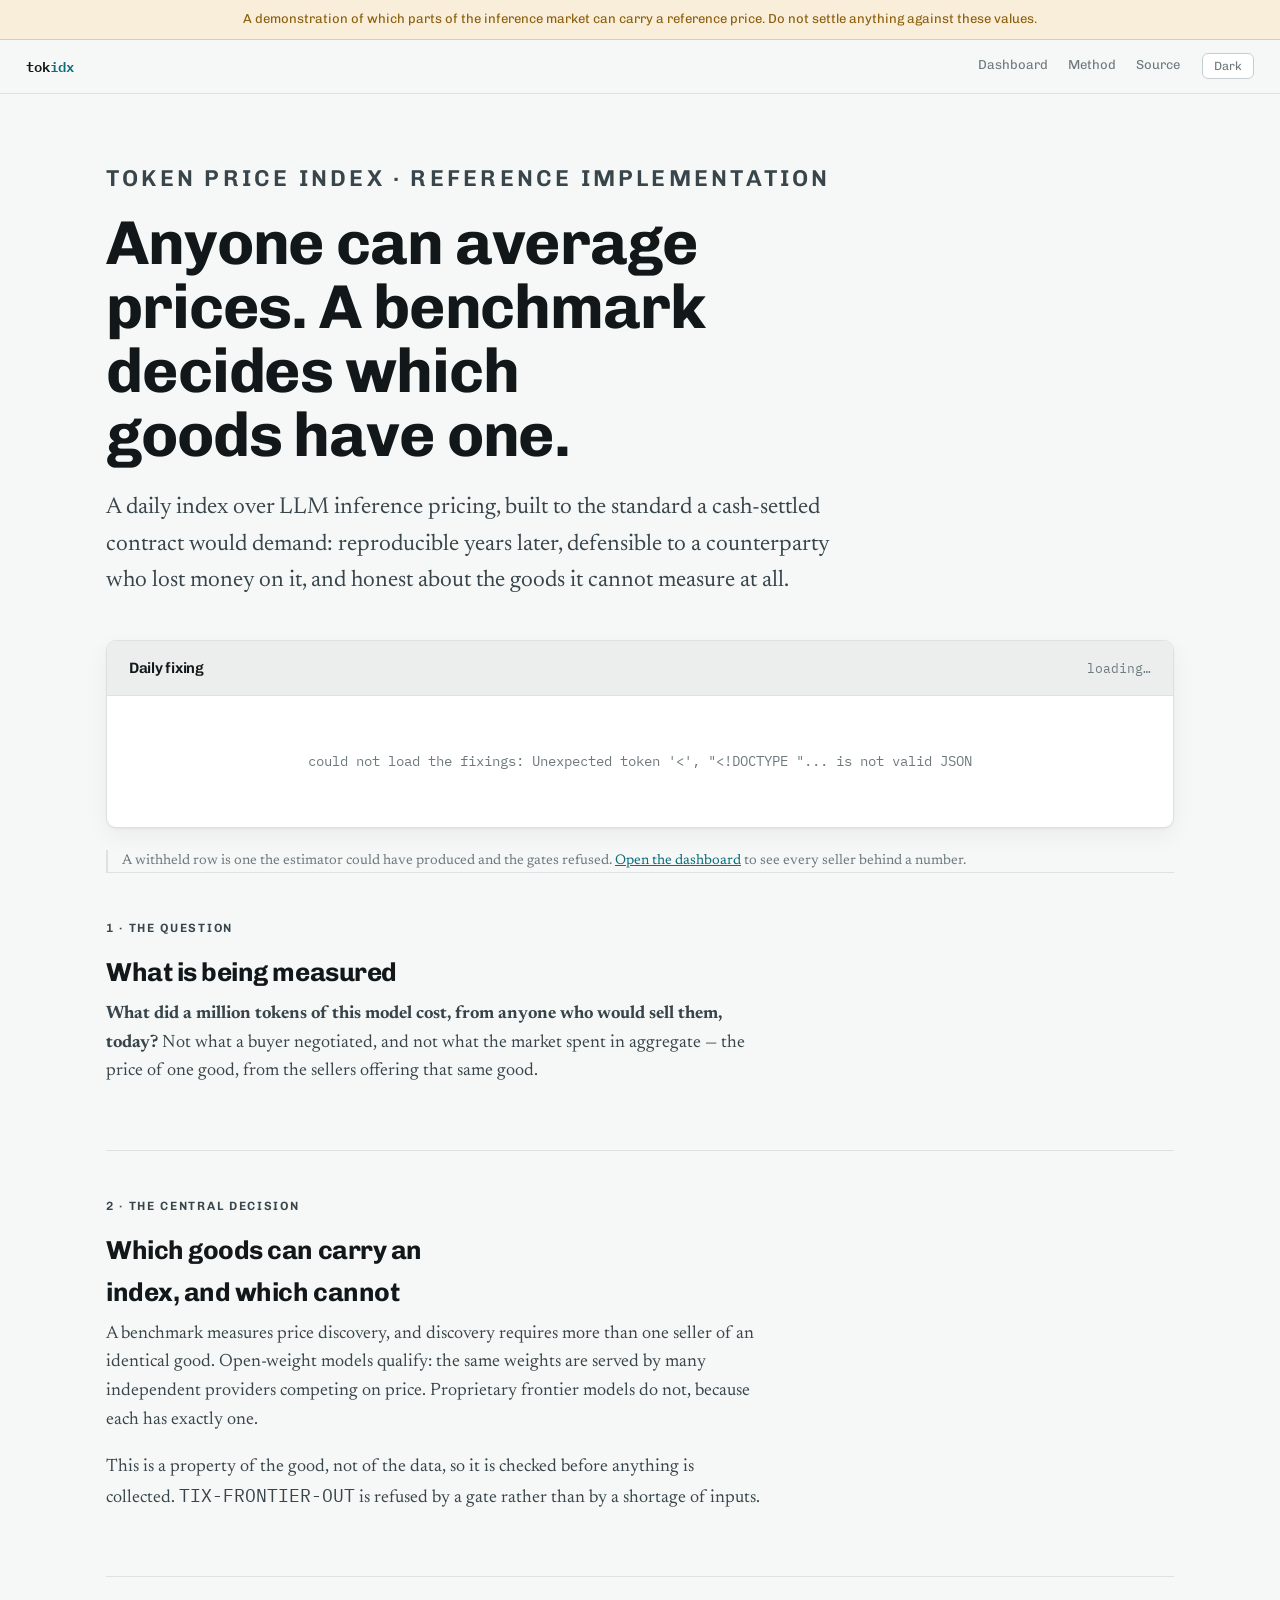
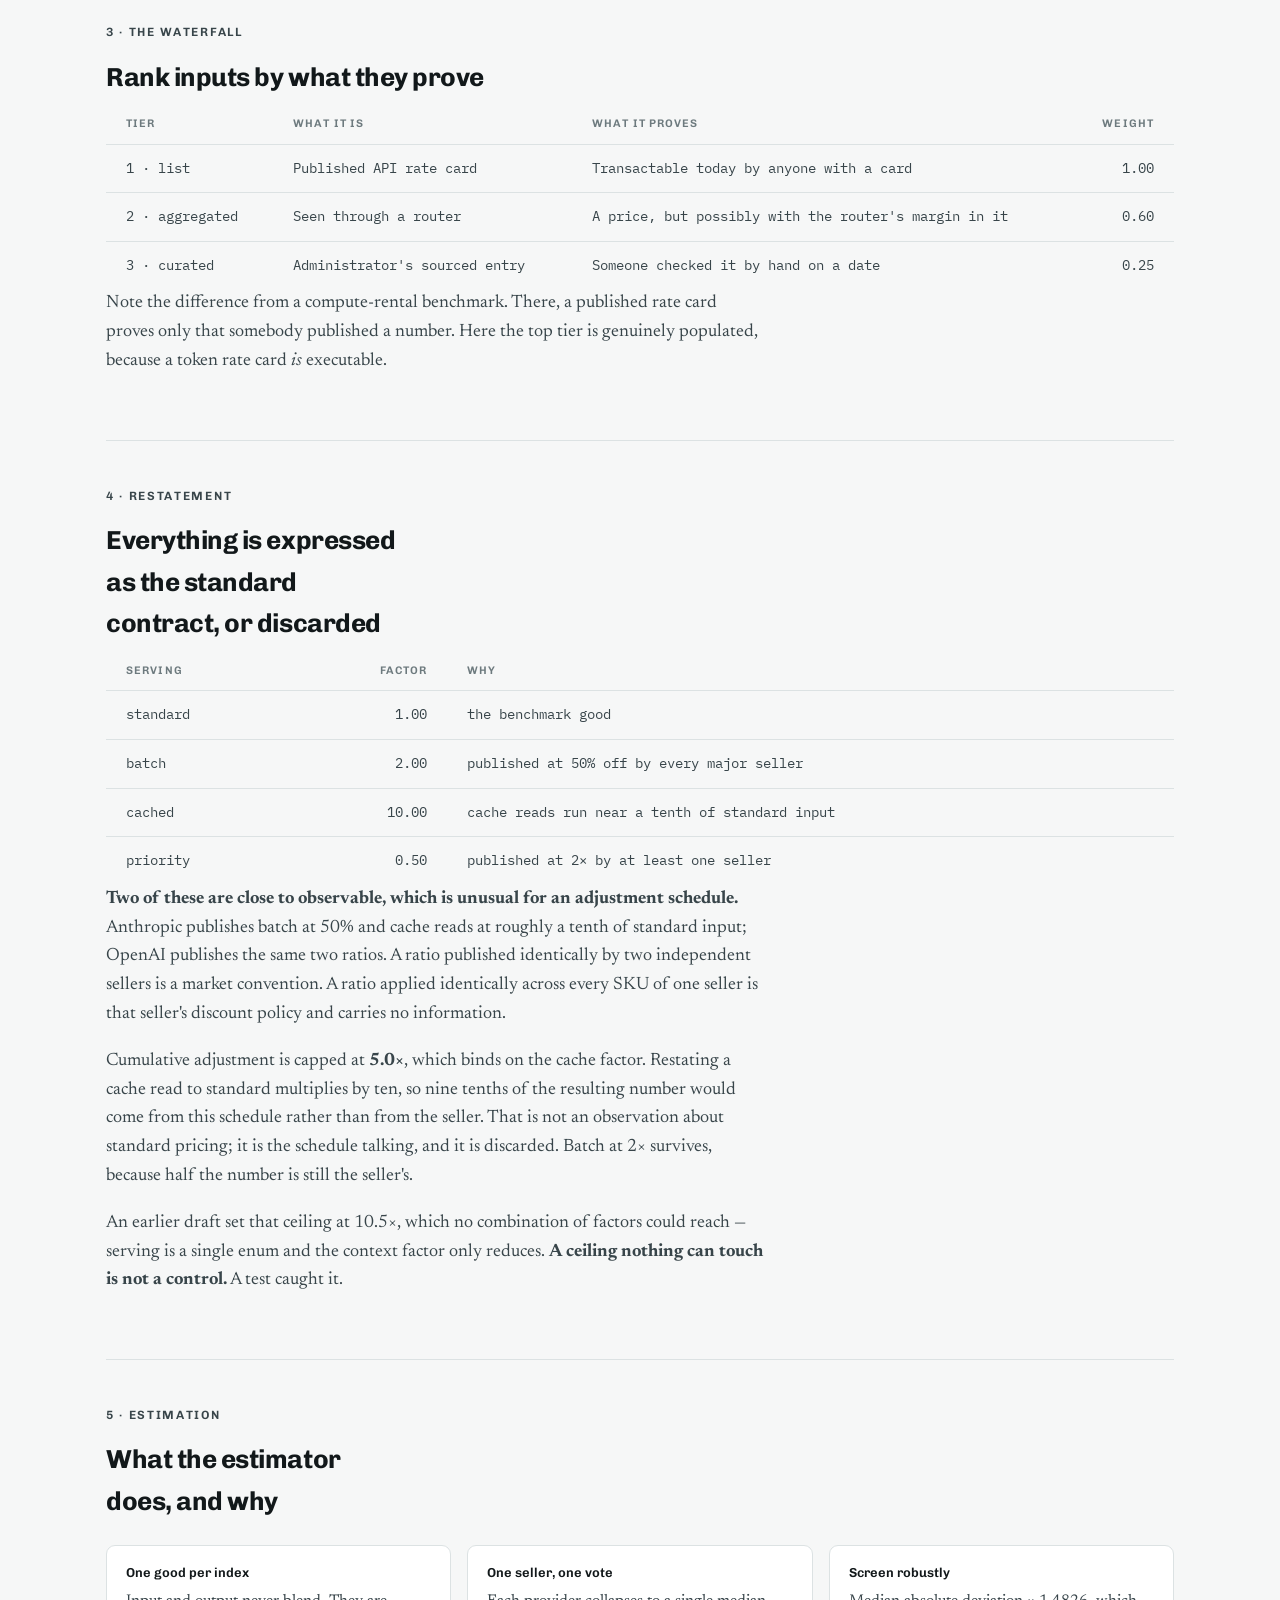
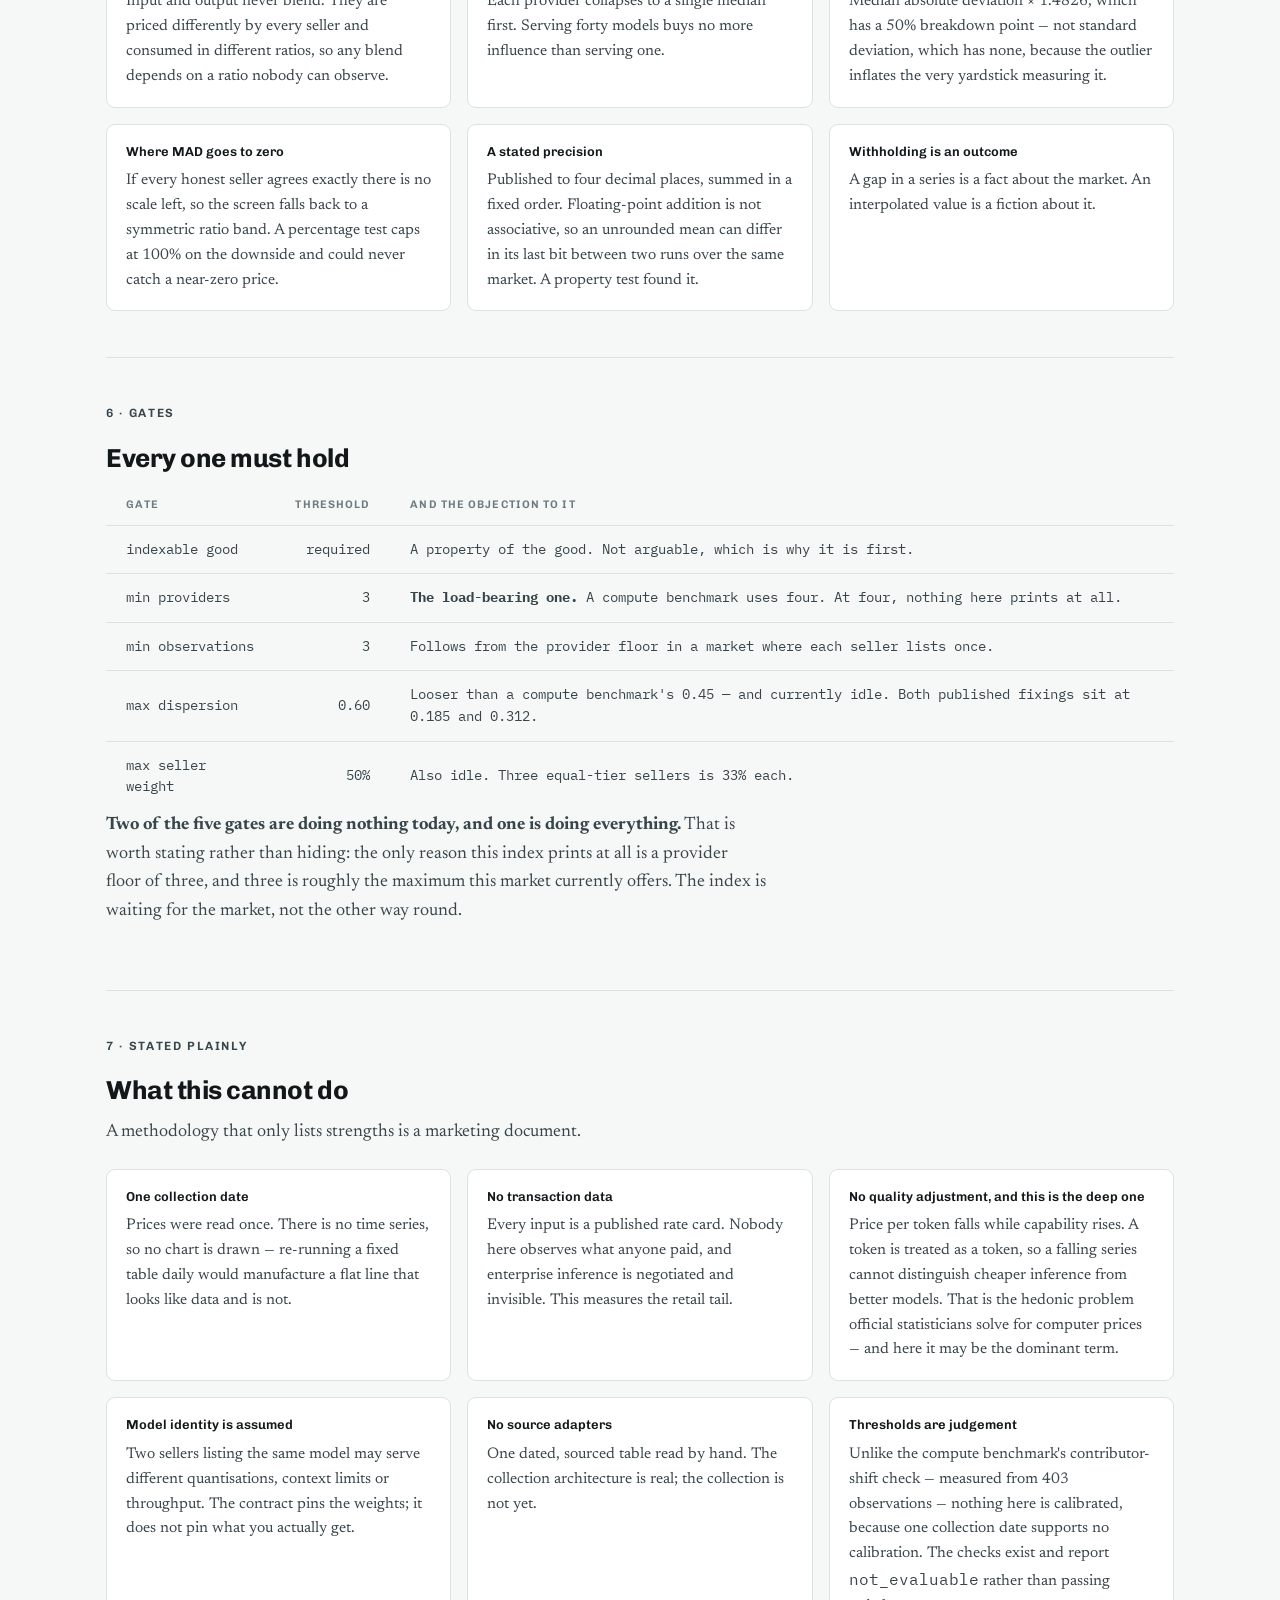
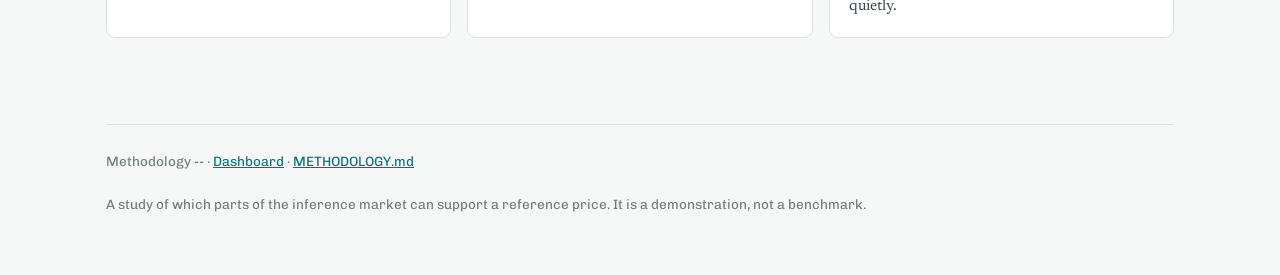
==== web/method.html @ ac3c1933 "Stop the tables from widening the page, which slid the sticky nav off screen On a narrow viewport th" ====
<!doctype html>
<html lang="en">
<head>
<meta charset="utf-8">
<meta name="viewport" content="width=device-width, initial-scale=1">
<title>Method &mdash; Token Price Index</title>
<meta name="description" content="How a published token price becomes a fixing, and when it refuses to.">
<meta property="og:type" content="website">
<meta property="og:site_name" content="tokidx">
<meta property="og:title" content="Method — Token Price Index">
<meta property="og:description" content="How a published token price becomes a fixing, and when it refuses to. Waterfall, robust estimation, publication gates, and the limits stated plainly.">
<meta property="og:url" content="https://henryzhangpku.github.io/token-price-index/method.html">
<meta property="og:image" content="https://henryzhangpku.github.io/token-price-index/og.png">
<meta property="og:image:width" content="1200">
<meta property="og:image:height" content="630">
<meta property="og:image:alt" content="Token Price Index: six contracts across thirty-seven sellers, fifteen of twenty-seven quoting one price, two refused.">
<meta name="twitter:card" content="summary_large_image">
<meta name="twitter:title" content="Method — Token Price Index">
<meta name="twitter:description" content="How a published token price becomes a fixing, and when it refuses to. Waterfall, robust estimation, publication gates, and the limits stated plainly.">
<meta name="twitter:image" content="https://henryzhangpku.github.io/token-price-index/og.png">
<link rel="icon" href="favicon.svg" type="image/svg+xml">
<link rel="preconnect" href="https://fonts.googleapis.com">
<link rel="preconnect" href="https://fonts.gstatic.com" crossorigin>
<link rel="stylesheet" href="https://fonts.googleapis.com/css2?family=Chivo:wght@400;600;700&family=IBM+Plex+Mono:wght@400;500;600&family=Newsreader:opsz,wght@6..72,400;6..72,500&display=swap">
<link rel="stylesheet" href="style.css?v=da5e9d88">
</head>
<body>

<div class="banner">
  A demonstration of which parts of the inference market can carry a reference price.
  Do not settle anything against these values.
</div>

<div class="topbar">
  <a class="brand" href="index.html">tok<span>idx</span></a>
  <nav>
    <a href="index.html">Dashboard</a>
    <a href="method.html" aria-current="page">Method</a>
    <a href="https://github.com/henryzhangpku/token-price-index">Source</a>
    <button class="theme-toggle" type="button">Dark</button>
  </nav>
</div>

<div class="wrap">

  <section class="hero">
    <p class="kicker">Token price index &middot; reference implementation</p>
    <h1>Anyone can average prices. A benchmark decides which goods have one.</h1>
    <p>
      A daily index over LLM inference pricing, built to the standard a cash-settled
      contract would demand: reproducible years later, defensible to a counterparty
      who lost money on it, and honest about the goods it cannot measure at all.
    </p>
  </section>

  <div class="panel">
    <header>
      <h2>Daily fixing</h2>
      <span class="note" id="board-meta">loading&hellip;</span>
    </header>
    <div id="board-table"><div class="loading">reading the tape&hellip;</div></div>
  </div>
  <p class="chart-note" style="margin:14px 0 0">
    A withheld row is one the estimator could have produced and the gates refused.
    <a href="index.html">Open the dashboard</a> to see every seller behind a number.
  </p>

  <section class="band">
    <p class="kicker">1 &middot; the question</p>
    <h2>What is being measured</h2>
    <div class="prose">
      <p>
        <strong>What did a million tokens of this model cost, from anyone who would
        sell them, today?</strong> Not what a buyer negotiated, and not what the
        market spent in aggregate &mdash; the price of one good, from the sellers
        offering that same good.
      </p>
    </div>
  </section>

  <section class="band">
    <p class="kicker">2 &middot; the central decision</p>
    <h2>Which goods can carry an index, and which cannot</h2>
    <div class="prose">
      <p>
        A benchmark measures price discovery, and discovery requires more than one
        seller of an identical good. Open-weight models qualify: the same weights are
        served by many independent providers competing on price. Proprietary frontier
        models do not, because each has exactly one.
      </p>
      <p>
        This is a property of the good, not of the data, so it is checked before
        anything is collected. <code>TIX-FRONTIER-OUT</code> is refused by a gate
        rather than by a shortage of inputs.
      </p>
    </div>
  </section>

  <section class="band">
    <p class="kicker">3 &middot; the waterfall</p>
    <h2>Rank inputs by what they prove</h2>
    <div class="tw">
      <table>
        <thead><tr><th>tier</th><th>what it is</th><th>what it proves</th><th class="r">weight</th></tr></thead>
        <tbody>
          <tr><td>1 &middot; list</td><td>Published API rate card</td><td>Transactable today by anyone with a card</td><td class="r">1.00</td></tr>
          <tr><td>2 &middot; aggregated</td><td>Seen through a router</td><td>A price, but possibly with the router's margin in it</td><td class="r">0.60</td></tr>
          <tr><td>3 &middot; curated</td><td>Administrator's sourced entry</td><td>Someone checked it by hand on a date</td><td class="r">0.25</td></tr>
        </tbody>
      </table>
    </div>
    <div class="prose">
      <p>
        Note the difference from a compute-rental benchmark. There, a published rate
        card proves only that somebody published a number. Here the top tier is
        genuinely populated, because a token rate card <em>is</em> executable.
      </p>
    </div>
  </section>

  <section class="band">
    <p class="kicker">4 &middot; restatement</p>
    <h2>Everything is expressed as the standard contract, or discarded</h2>
    <div class="tw">
      <table>
        <thead><tr><th>serving</th><th class="r">factor</th><th>why</th></tr></thead>
        <tbody>
          <tr><td>standard</td><td class="r">1.00</td><td>the benchmark good</td></tr>
          <tr><td>batch</td><td class="r">2.00</td><td>published at 50% off by every major seller</td></tr>
          <tr><td>cached</td><td class="r">10.00</td><td>cache reads run near a tenth of standard input</td></tr>
          <tr><td>priority</td><td class="r">0.50</td><td>published at 2&times; by at least one seller</td></tr>
        </tbody>
      </table>
    </div>
    <div class="prose">
      <p>
        <strong>Two of these are close to observable, which is unusual for an
        adjustment schedule.</strong> Anthropic publishes batch at 50% and cache reads
        at roughly a tenth of standard input; OpenAI publishes the same two ratios. A
        ratio published identically by two independent sellers is a market convention.
        A ratio applied identically across every SKU of one seller is that seller's
        discount policy and carries no information.
      </p>
      <p>
        Cumulative adjustment is capped at <strong>5.0&times;</strong>, which binds on
        the cache factor. Restating a cache read to standard multiplies by ten, so nine
        tenths of the resulting number would come from this schedule rather than from
        the seller. That is not an observation about standard pricing; it is the
        schedule talking, and it is discarded. Batch at 2&times; survives, because half
        the number is still the seller's.
      </p>
      <p>
        An earlier draft set that ceiling at 10.5&times;, which no combination of
        factors could reach &mdash; serving is a single enum and the context factor only
        reduces. <strong>A ceiling nothing can touch is not a control.</strong> A test
        caught it.
      </p>
    </div>
  </section>

  <section class="band">
    <p class="kicker">5 &middot; estimation</p>
    <h2>What the estimator does, and why</h2>
    <div class="cards">
      <div class="card">
        <span class="label">One good per index</span>
        <p>Input and output never blend. They are priced differently by every seller and consumed in different ratios, so any blend depends on a ratio nobody can observe.</p>
      </div>
      <div class="card">
        <span class="label">One seller, one vote</span>
        <p>Each provider collapses to a single median first. Serving forty models buys no more influence than serving one.</p>
      </div>
      <div class="card">
        <span class="label">Screen robustly</span>
        <p>Median absolute deviation &times; 1.4826, which has a 50% breakdown point &mdash; not standard deviation, which has none, because the outlier inflates the very yardstick measuring it.</p>
      </div>
      <div class="card">
        <span class="label">Where MAD goes to zero</span>
        <p>If every honest seller agrees exactly there is no scale left, so the screen falls back to a symmetric ratio band. A percentage test caps at 100% on the downside and could never catch a near-zero price.</p>
      </div>
      <div class="card">
        <span class="label">A stated precision</span>
        <p>Published to four decimal places, summed in a fixed order. Floating-point addition is not associative, so an unrounded mean can differ in its last bit between two runs over the same market. A property test found it.</p>
      </div>
      <div class="card">
        <span class="label">Withholding is an outcome</span>
        <p>A gap in a series is a fact about the market. An interpolated value is a fiction about it.</p>
      </div>
    </div>
  </section>

  <section class="band">
    <p class="kicker">6 &middot; gates</p>
    <h2>Every one must hold</h2>
    <div class="tw">
      <table>
        <thead><tr><th>gate</th><th class="r">threshold</th><th>and the objection to it</th></tr></thead>
        <tbody>
          <tr><td>indexable good</td><td class="r">required</td><td>A property of the good. Not arguable, which is why it is first.</td></tr>
          <tr><td>min providers</td><td class="r">3</td><td><strong>The load-bearing one.</strong> A compute benchmark uses four. At four, nothing here prints at all.</td></tr>
          <tr><td>min observations</td><td class="r">3</td><td>Follows from the provider floor in a market where each seller lists once.</td></tr>
          <tr><td>max dispersion</td><td class="r">0.60</td><td>Looser than a compute benchmark's 0.45 &mdash; and currently idle. Both published fixings sit at 0.185 and 0.312.</td></tr>
          <tr><td>max seller weight</td><td class="r">50%</td><td>Also idle. Three equal-tier sellers is 33% each.</td></tr>
        </tbody>
      </table>
    </div>
    <div class="prose">
      <p>
        <strong>Two of the five gates are doing nothing today, and one is doing
        everything.</strong> That is worth stating rather than hiding: the only reason
        this index prints at all is a provider floor of three, and three is roughly the
        maximum this market currently offers. The index is waiting for the market, not
        the other way round.
      </p>
    </div>
  </section>

  <section class="band" id="limits">
    <p class="kicker">7 &middot; stated plainly</p>
    <h2>What this cannot do</h2>
    <div class="prose">
      <p>A methodology that only lists strengths is a marketing document.</p>
    </div>
    <div class="cards">
      <div class="card">
        <span class="label">One collection date</span>
        <p>Prices were read once. There is no time series, so no chart is drawn &mdash; re-running a fixed table daily would manufacture a flat line that looks like data and is not.</p>
      </div>
      <div class="card">
        <span class="label">No transaction data</span>
        <p>Every input is a published rate card. Nobody here observes what anyone paid, and enterprise inference is negotiated and invisible. This measures the retail tail.</p>
      </div>
      <div class="card">
        <span class="label">No quality adjustment, and this is the deep one</span>
        <p>Price per token falls while capability rises. A token is treated as a token, so a falling series cannot distinguish cheaper inference from better models. That is the hedonic problem official statisticians solve for computer prices &mdash; and here it may be the dominant term.</p>
      </div>
      <div class="card">
        <span class="label">Model identity is assumed</span>
        <p>Two sellers listing the same model may serve different quantisations, context limits or throughput. The contract pins the weights; it does not pin what you actually get.</p>
      </div>
      <div class="card">
        <span class="label">No source adapters</span>
        <p>One dated, sourced table read by hand. The collection architecture is real; the collection is not yet.</p>
      </div>
      <div class="card">
        <span class="label">Thresholds are judgement</span>
        <p>Unlike the compute benchmark's contributor-shift check &mdash; measured from 403 observations &mdash; nothing here is calibrated, because one collection date supports no calibration. The checks exist and report <code>not_evaluable</code> rather than passing quietly.</p>
      </div>
    </div>
  </section>

  <footer class="site">
    Methodology <span id="foot-version">--</span> &middot;
    <a href="index.html">Dashboard</a> &middot;
    <a href="https://github.com/henryzhangpku/token-price-index/blob/main/METHODOLOGY.md">METHODOLOGY.md</a>
    <br><br>
    A study of which parts of the inference market can support a reference price.
    It is a demonstration, not a benchmark.
  </footer>

</div>

<script type="module" src="app.js?v=2b665652"></script>
</body>
</html>
---- web/style.css ----
:root {
  --bg: #F6F7F7;
  --surface: #FFFFFF;
  --sunk: #ECEEEE;
  --ink: #12181A;
  --ink-2: #38454A;
  --muted: #6D7A7E;
  --rule: #DCE2E3;
  --rule-2: #C4CDCF;
  --accent: #0B6E7A;
  --accent-soft: #DCEEF0;
  --accent-line: #8CC3CA;
  --warn: #8C5E0B;
  --warn-soft: #F8EEDA;
  --warn-line: #E1CE9E;
  --shadow: 0 1px 2px rgba(18, 24, 26, .05), 0 8px 24px rgba(18, 24, 26, .05);
  --mono: "IBM Plex Mono", ui-monospace, SFMono-Regular, Menlo, monospace;
  --ui: Chivo, "Helvetica Neue", Arial, sans-serif;
  --serif: Newsreader, Georgia, serif;
}

@media (prefers-color-scheme: dark) {
  :root:not([data-theme="light"]) {
    --bg: #0A0E0F;
    --surface: #121819;
    --sunk: #171F20;
    --ink: #E6EDED;
    --ink-2: #BAC6C7;
    --muted: #7F8D90;
    --rule: #222C2E;
    --rule-2: #2F3B3D;
    --accent: #3FBECB;
    --accent-soft: #0D2528;
    --accent-line: #275960;
    --warn: #DFA748;
    --warn-soft: #231C0D;
    --warn-line: #4A3C1B;
    --shadow: 0 1px 2px rgba(0, 0, 0, .4), 0 8px 24px rgba(0, 0, 0, .3);
  }
}

:root[data-theme="dark"] {
  --bg: #0A0E0F;
  --surface: #121819;
  --sunk: #171F20;
  --ink: #E6EDED;
  --ink-2: #BAC6C7;
  --muted: #7F8D90;
  --rule: #222C2E;
  --rule-2: #2F3B3D;
  --accent: #3FBECB;
  --accent-soft: #0D2528;
  --accent-line: #275960;
  --warn: #DFA748;
  --warn-soft: #231C0D;
  --warn-line: #4A3C1B;
  --shadow: 0 1px 2px rgba(0, 0, 0, .4), 0 8px 24px rgba(0, 0, 0, .3);
}

* { box-sizing: border-box; }

body {
  margin: 0;
  background: var(--bg);
  color: var(--ink);
  font-family: var(--serif);
  font-size: 18px;
  line-height: 1.6;
  -webkit-font-smoothing: antialiased;
}

h1, h2, h3 { font-family: var(--ui); letter-spacing: -.018em; text-wrap: balance; }
a { color: var(--accent); }
code, .mono { font-family: var(--mono); }
.num { font-family: var(--mono); font-variant-numeric: tabular-nums; }

.wrap { max-width: 1120px; margin: 0 auto; padding: 0 26px; }
.prose { max-width: 66ch; }
.prose p { margin: 0 0 18px; }

/* ---------- chrome ---------- */

.banner {
  background: var(--warn-soft);
  border-bottom: 1px solid var(--warn-line);
  color: var(--warn);
  font-family: var(--ui);
  font-size: 13px;
  text-align: center;
  padding: 9px 20px;
}

.topbar {
  position: sticky; top: 0; z-index: 40;
  display: flex; align-items: center; gap: 22px;
  padding: 0 26px;
  background: color-mix(in srgb, var(--bg) 88%, transparent);
  backdrop-filter: blur(8px);
  border-bottom: 1px solid var(--rule);
}
.brand {
  font-family: var(--mono); font-size: 14px; font-weight: 600;
  color: var(--ink); text-decoration: none; padding: 15px 0;
}
.brand span { color: var(--accent); }
.topbar nav { display: flex; gap: 4px; margin-left: auto; align-items: center; }
.topbar nav a {
  font-family: var(--ui); font-size: 13px; color: var(--muted);
  text-decoration: none; padding: 15px 8px; border-bottom: 2px solid transparent;
}
.topbar nav a:hover { color: var(--ink); }
.theme-toggle {
  font-family: var(--ui); font-size: 12px; color: var(--muted);
  background: var(--surface); border: 1px solid var(--rule-2);
  border-radius: 6px; padding: 5px 11px; cursor: pointer; margin-left: 10px;
}

/* ---------- hero ---------- */

/* Matched to the sibling benchmark's scale so the two sites read as one
   family: same padding, same clamp, same measure. */
.hero { padding: 66px 0 40px; }
.hero h1 {
  font-weight: 700; font-size: clamp(36px, 6vw, 62px); line-height: 1.03;
  margin: 16px 0 0; max-width: 17ch;
}
.hero p {
  font-size: clamp(19px, 2.2vw, 23px); color: var(--ink-2);
  margin: 22px 0 0; max-width: 56ch;
}
.hero .kicker { margin: 0 0 4px; }

/* ---------- panels ---------- */

.panel {
  background: var(--surface); border: 1px solid var(--rule);
  border-radius: 10px; box-shadow: var(--shadow);
  overflow: hidden; margin-bottom: 22px;
}
.panel > header {
  display: flex; align-items: baseline; gap: 14px; flex-wrap: wrap;
  padding: 15px 22px; border-bottom: 1px solid var(--rule); background: var(--sunk);
}
.panel > header h2 { font-size: 15px; font-weight: 600; margin: 0; }
.panel .note { font-family: var(--mono); font-size: 12.5px; color: var(--muted); margin-left: auto; }
.panel .body { padding: 20px 22px; }

/* The board is six columns and Contributions is seven, and `th` below is
   nowrap, so neither can shrink past its header row -- about 594px. On a phone
   that is wider than the viewport, and the board sat in a plain div, so it
   widened the *document* instead. A sticky topbar is only as wide as the
   viewport: scrolling right to read the table slid the nav off to the left.
   Contributions escaped that only because .panel clips it, which loses the
   right-hand columns with no way to reach them. Both scroll in place now.

   method.html already wrapped its three tables in `.tw` for this, but no rule
   was ever written for that class, so the wrapper did nothing and the widest
   of them widened the document on its own. */
#board-table, .table-scroll, .tw { overflow-x: auto; }

table { width: 100%; border-collapse: collapse; }
th {
  font-family: var(--ui); font-size: 11px; font-weight: 600; letter-spacing: .1em;
  text-transform: uppercase; color: var(--muted); text-align: left;
  padding: 11px 20px; border-bottom: 1px solid var(--rule); white-space: nowrap;
}
td {
  font-family: var(--mono); font-size: 13.5px; color: var(--ink-2);
  padding: 13px 20px; border-bottom: 1px solid var(--rule); vertical-align: middle;
}
tr:last-child td { border-bottom: none; }
td.r, th.r { text-align: right; }
tr.on td { background: color-mix(in srgb, var(--accent-soft) 46%, transparent); }

.price { font-size: 17px; font-weight: 600; color: var(--ink); }
.price.none { color: var(--muted); font-weight: 400; }

.status {
  font-family: var(--ui); font-size: 11px; font-weight: 600; letter-spacing: .06em;
  text-transform: uppercase; padding: 3px 9px; border-radius: 5px; white-space: nowrap;
}
.status.published { color: var(--accent); background: var(--accent-soft); }
.status.withheld { color: var(--warn); background: var(--warn-soft); }
.reason { font-size: 12.5px; color: var(--warn); }

/* ---------- the spread strip ---------- */

.spread { display: flex; flex-direction: column; gap: 12px; }
.spread-row { display: grid; grid-template-columns: 110px 1fr 78px; align-items: center; gap: 14px; }
.spread-row .who { font-family: var(--mono); font-size: 13px; color: var(--ink-2); }
.spread-row .bar { position: relative; height: 10px; border-radius: 5px; background: var(--sunk); }
.spread-row .bar > i { position: absolute; inset: 0 auto 0 0; border-radius: 5px; background: var(--accent); display: block; }
.spread-row .amt { font-family: var(--mono); font-variant-numeric: tabular-nums; font-size: 14px; text-align: right; color: var(--ink); }

/* ---------- gates ---------- */

.gates { display: flex; flex-direction: column; gap: 8px; }
.gate {
  display: flex; align-items: center; gap: 12px;
  border: 1px solid var(--rule); border-radius: 7px; padding: 11px 15px;
}
.gate.fail { border-color: var(--warn-line); background: var(--warn-soft); }
.gate .mark { font-family: var(--mono); font-size: 13px; color: var(--accent); }
.gate.fail .mark { color: var(--warn); }
.gate .name { font-family: var(--ui); font-size: 14px; font-weight: 600; }
.gate .detail { font-family: var(--mono); font-size: 12.5px; color: var(--muted); margin-left: auto; text-align: right; }

/* ---------- bands ---------- */

.band { padding: 46px 0; border-top: 1px solid var(--rule); }
.band h2 { font-size: 26px; font-weight: 700; margin: 0 0 6px; max-width: 24ch; }
/* Base rule, not scoped to .band: the hero eyebrow needs it too, and scoping
   it was why the method page rendered its eyebrow as serif sentence case. */
.kicker {
  font-family: var(--ui); font-size: 12px; font-weight: 600; letter-spacing: .14em;
  text-transform: uppercase; color: var(--muted); margin: 0 0 14px;
}
.band p { color: var(--ink-2); }

.cards { display: grid; grid-template-columns: repeat(auto-fit, minmax(258px, 1fr)); gap: 16px; margin-top: 22px; }
.card {
  background: var(--surface); border: 1px solid var(--rule);
  border-radius: 9px; padding: 17px 19px;
}
.card .label {
  display: block; font-family: var(--ui); font-size: 13px; font-weight: 600;
  color: var(--ink); margin-bottom: 7px;
}
.card p { font-size: 15.5px; margin: 0; color: var(--ink-2); }

pre.figure {
  font-family: var(--mono); font-size: 13px; line-height: 1.75;
  background: var(--sunk); border: 1px solid var(--rule); border-radius: 8px;
  padding: 17px 19px; overflow-x: auto; color: var(--ink-2); margin: 20px 0 0;
}

footer.site {
  border-top: 1px solid var(--rule); margin-top: 40px; padding: 26px 0 60px;
  font-family: var(--ui); font-size: 13.5px; color: var(--muted);
}

.loading { padding: 54px 0; text-align: center; color: var(--muted); font-family: var(--mono); font-size: 14px; }

@media (max-width: 700px) {
  body { font-size: 17px; }
  .wrap { padding: 0 18px; }
  .topbar { padding: 0 18px; }
  th, td { padding-left: 14px; padding-right: 14px; }
  .spread-row { grid-template-columns: 92px 1fr 68px; }
}

/* Below about 380px the brand, three links and the theme button no longer fit
   on one line, and the topbar was pushing the document wider than the viewport
   -- which slides a sticky bar off to the left the moment anyone scrolls right.
   Tighten the nav's own spacing rather than let it set the page width. */
@media (max-width: 420px) {
  .topbar { padding: 0 12px; gap: 10px; }
  .topbar nav { gap: 0; }
  .topbar nav a { padding: 15px 5px; font-size: 12.5px; }
  .theme-toggle { margin-left: 4px; }
}

@media (prefers-reduced-motion: reduce) { * { animation: none !important; transition: none !important; } }

/* ---------- one-collection-date note ------------------------------------ */
.onedate{
  font-size:15px; color:var(--muted); line-height:1.6; margin:0;
  border-left:2px solid var(--rule); padding-left:14px;
}
.onedate strong{color:var(--ink)}

/* ---------- the cross-section ------------------------------------------- */
.cliff-row{
  display:grid; grid-template-columns:150px 1fr 215px; gap:14px;
  align-items:center; padding:11px 0; border-bottom:1px solid var(--rule);
}
.cliff-row:last-of-type{border-bottom:0}
.cliff-row .who{
  font-family:var(--mono); font-size:12.5px; color:var(--ink); font-weight:500;
}
.cliff-row .axis{
  position:relative; height:12px; background:var(--sunk);
  border:1px solid var(--rule); border-radius:999px;
}
.cliff-row .axis i{
  position:absolute; top:50%; width:10px; height:10px; margin:-5px 0 0 -5px;
  border-radius:50%; background:var(--accent); border:2px solid var(--surface);
}
.cliff-row .verdict{ font-size:13px; color:var(--muted); text-align:right }
.cliff-row .verdict strong{color:var(--ink)}
.cliff-row.incoherent .axis i{background:var(--withheld)}
.cliff-row.incoherent .who{color:var(--muted)}
.axis-note{
  font-family:var(--mono); font-size:10.5px; letter-spacing:.1em;
  text-transform:uppercase; color:var(--muted); margin:14px 0 0; text-align:right;
}
@media (max-width:640px){
  .cliff-row{grid-template-columns:1fr; gap:7px}
  .cliff-row .verdict{text-align:left}
}

/* ---------- dashboard head ---------------------------------------------- */
.dash-head{ padding:34px 0 18px }
.dash-head h1{
  font-family:var(--ui); font-weight:700; font-size:30px; letter-spacing:-.02em;
  margin:0 0 8px; color:var(--ink);
}
.dash-head p{ font-family:var(--mono); font-size:12.5px; color:var(--muted); margin:0 }

/* ---------- sticky index picker ----------------------------------------- */
.pickerbar{
  /* Tucked a few pixels under the topbar rather than guessing its height
     exactly; the topbar paints over the overlap, so no sliver of scrolling
     content shows between them if a font renders a pixel taller elsewhere. */
  position:sticky; top:49px; z-index:30;
  margin:0 -26px 20px; padding:10px 26px;
  background:color-mix(in srgb, var(--bg) 92%, transparent);
  backdrop-filter:blur(8px);
  border-bottom:1px solid var(--rule);
}
.picker{ display:flex; flex-wrap:wrap; gap:8px }
.picker button{
  font-family:var(--mono); font-size:12.5px; font-weight:500;
  background:var(--surface); color:var(--muted);
  border:1px solid var(--rule); border-radius:6px;
  padding:7px 13px; cursor:pointer;
}
.picker button:hover{ border-color:var(--accent-line); color:var(--ink) }
.picker button[aria-pressed="true"]{
  background:var(--accent); border-color:var(--accent); color:var(--bg);
}
@media (max-width:640px){ .pickerbar{ margin:0 -16px 16px; padding:10px 16px } }

/* ---------- chart -------------------------------------------------------- */
.chart{ width:100%; height:auto; display:block; overflow:visible }
.chart .grid{ stroke:var(--rule); stroke-width:1 }
.chart .tick{ font-family:var(--mono); font-size:10.5px; fill:var(--muted) }
.chart .dot{ fill:var(--accent); stroke:var(--surface); stroke-width:2 }
.chart .who{ font-family:var(--mono); font-size:10.5px; fill:var(--muted) }
.chart .amt{ font-family:var(--mono); font-size:11px; fill:var(--ink); font-weight:500 }
.chart .fixing{ stroke:var(--accent); stroke-width:2; stroke-dasharray:5 4; opacity:.9 }
.chart .fixing-label{ font-family:var(--mono); font-size:10.5px; fill:var(--accent) }
.legend{
  display:flex; flex-wrap:wrap; gap:20px; margin-top:6px;
  font-family:var(--mono); font-size:10.5px; color:var(--muted);
}
.legend .key{ display:inline-flex; align-items:center; gap:7px }
.legend .key::before{ content:""; width:12px; height:12px; border-radius:50%; background:var(--accent) }
.legend .line-key::before{ border-radius:0; height:2px; width:16px }
.legend .none-key::before{ border-radius:2px; background:var(--withheld) }
.chart-note{
  font-size:14px; color:var(--muted); line-height:1.6; margin:16px 0 0;
  border-left:2px solid var(--rule); padding-left:14px;
}

/* ---------- as-of + contract prose -------------------------------------- */
.asof-prose{ font-size:15px; color:var(--muted); line-height:1.65; margin:0 0 14px }
.asof-state{
  font-family:var(--mono); font-size:12.5px; color:var(--muted); line-height:1.7;
  background:var(--sunk); border:1px solid var(--rule); border-radius:8px; padding:13px 15px;
}
.asof-state strong{ color:var(--ink) }
.contract{ font-size:15px; color:var(--ink); line-height:1.65; margin:0 0 12px }
.contract.dim{ font-family:var(--mono); font-size:12.5px; color:var(--muted); margin:0 }
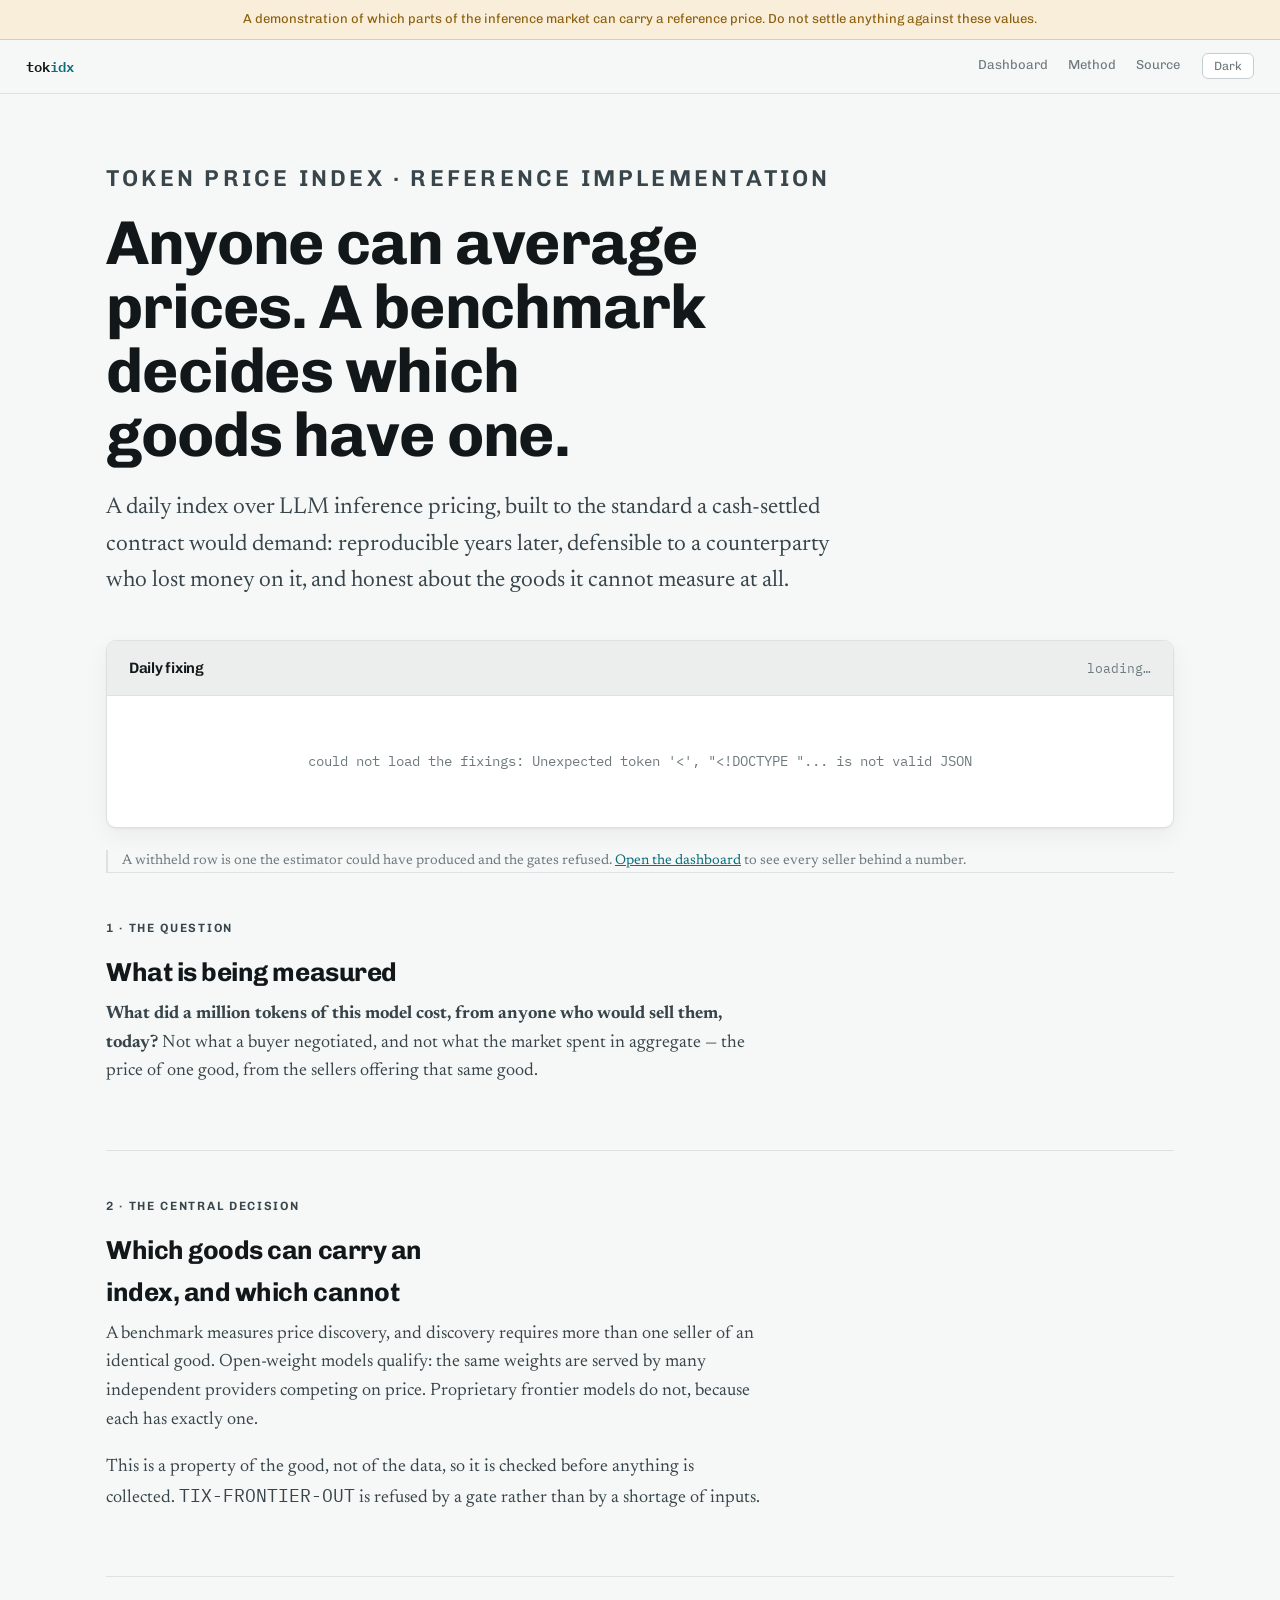
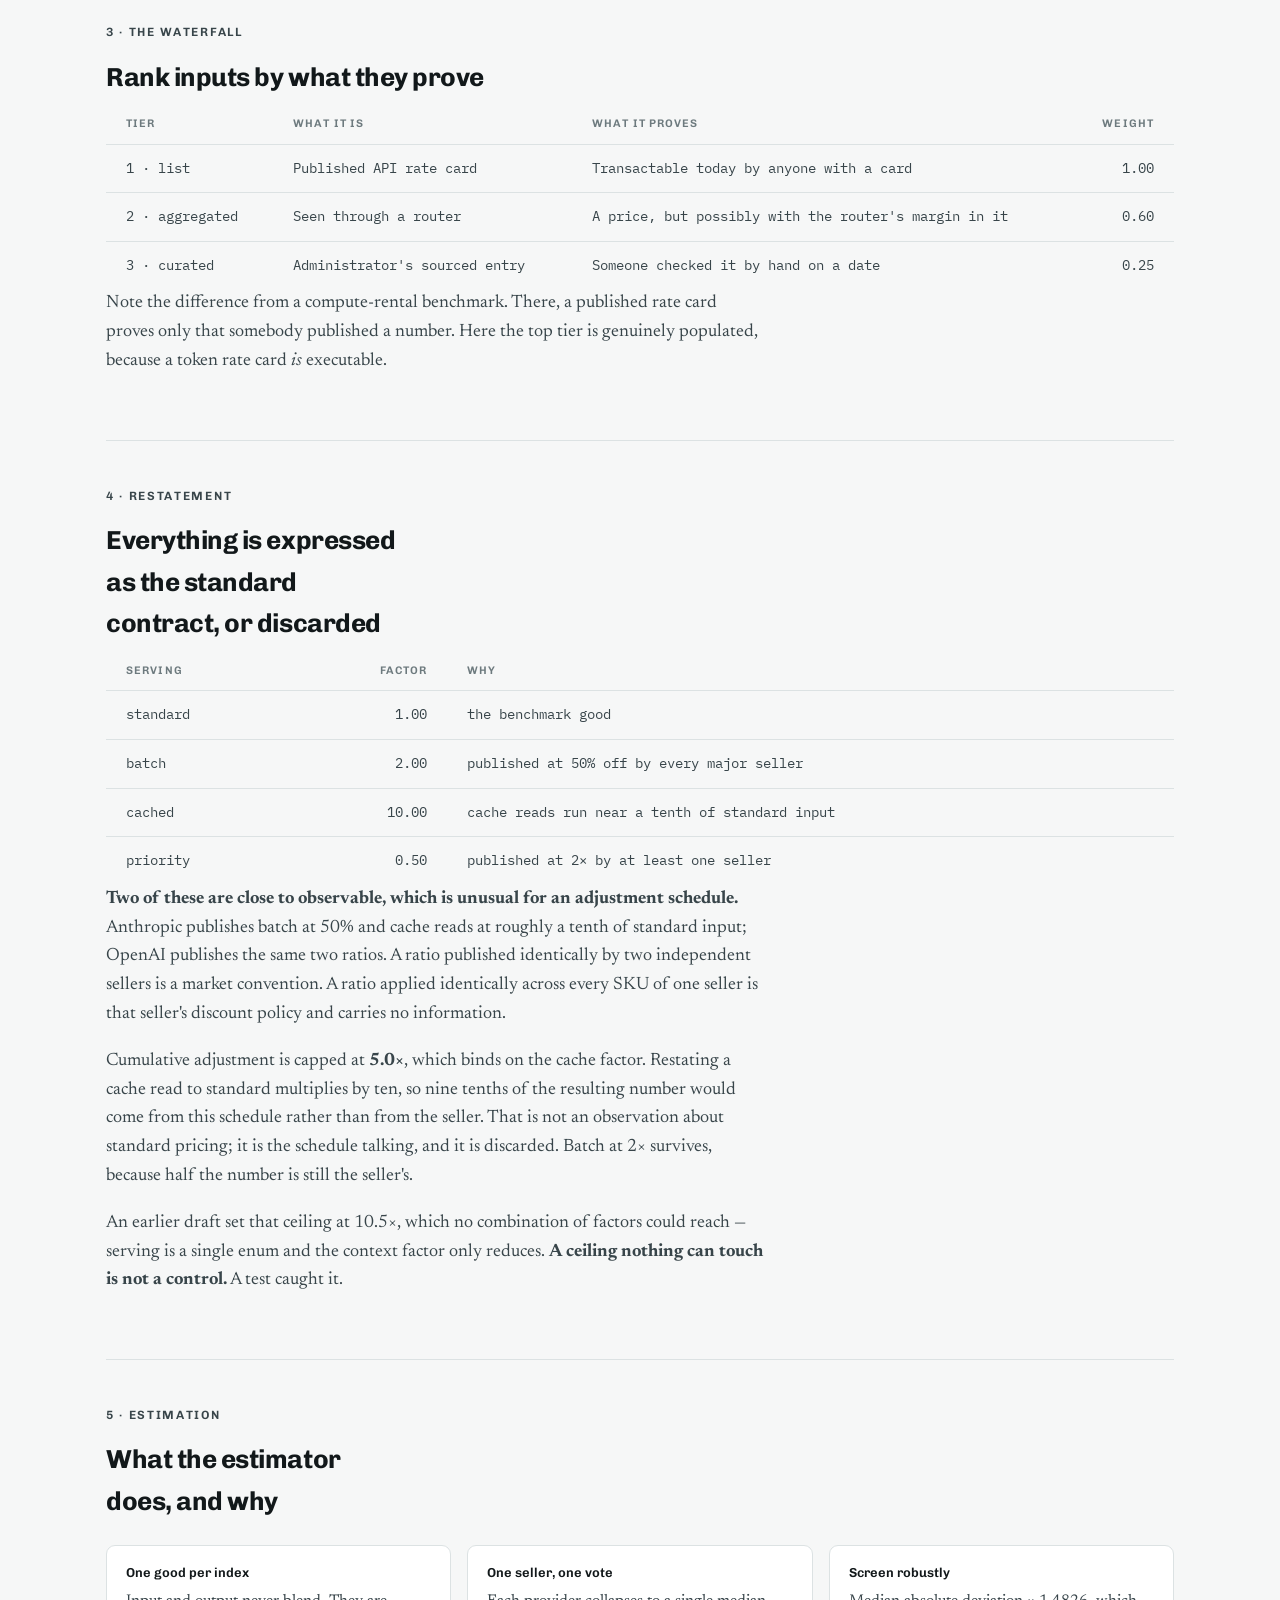
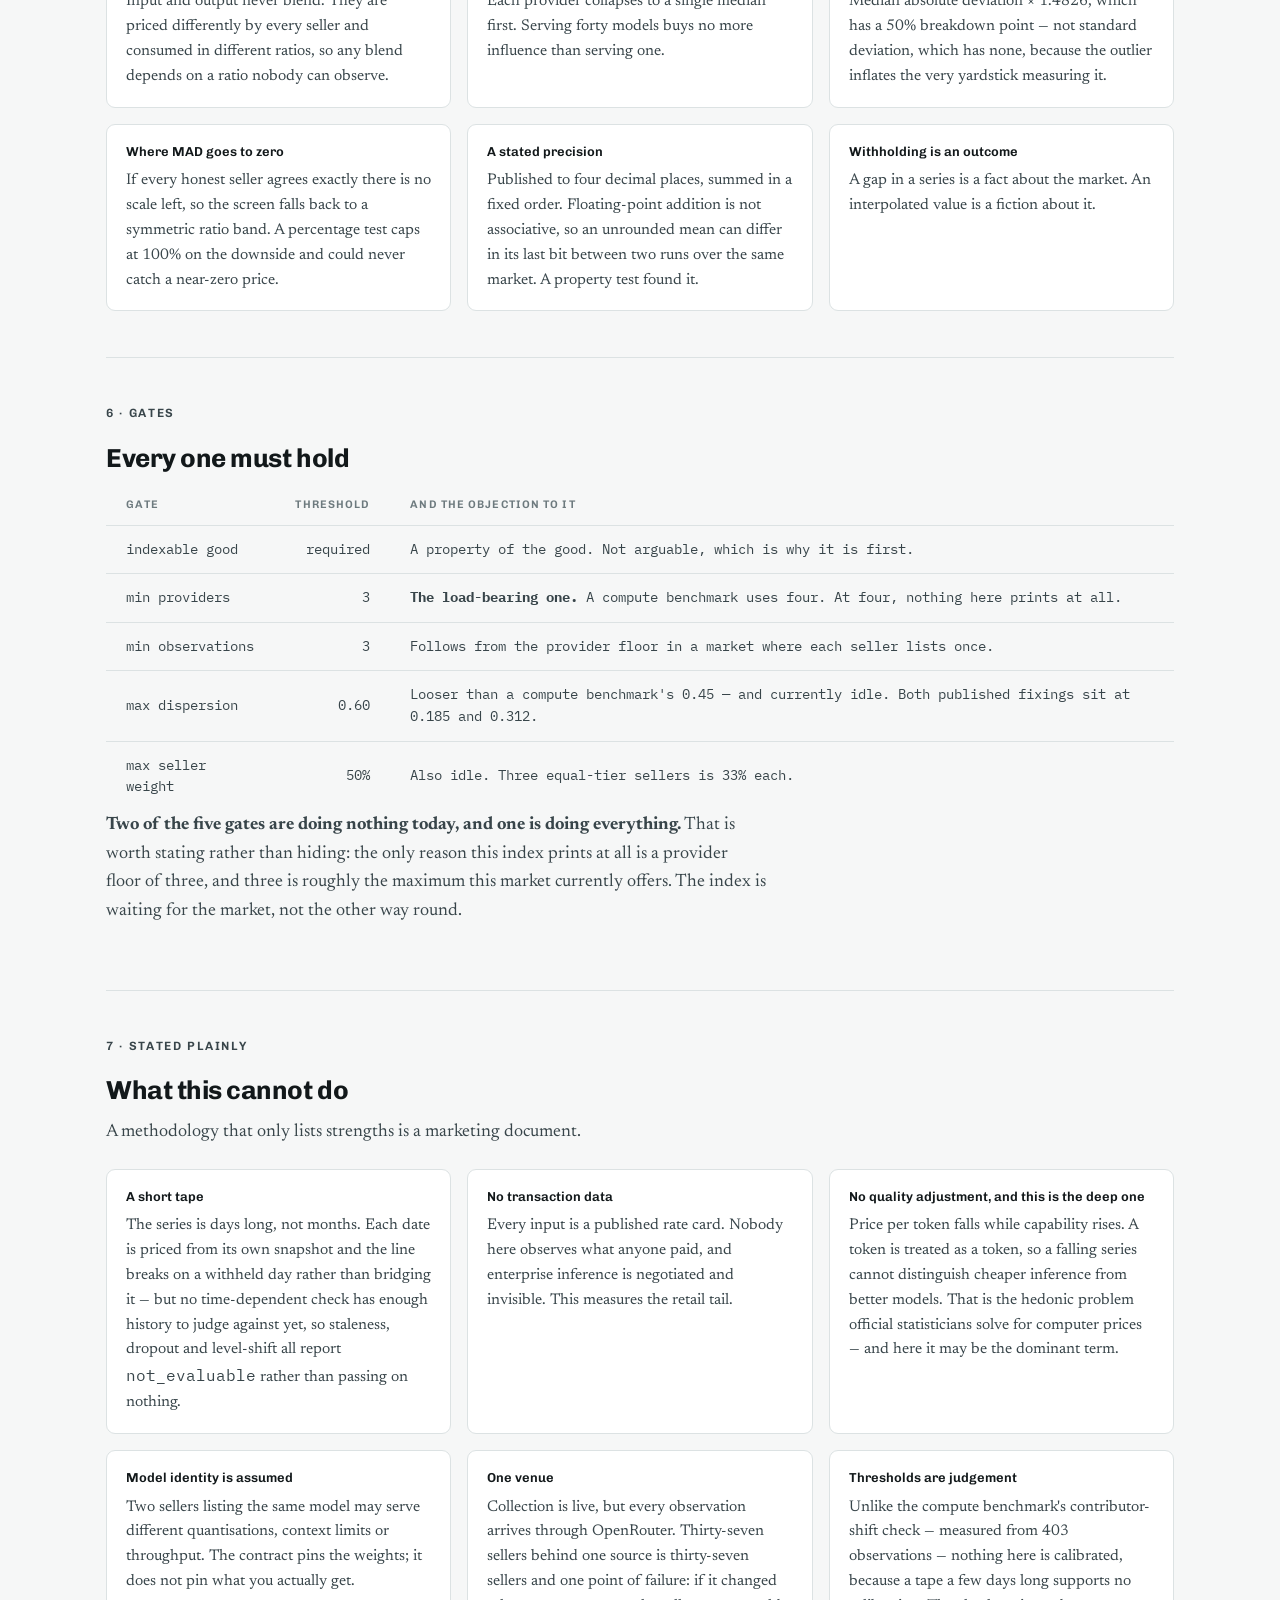
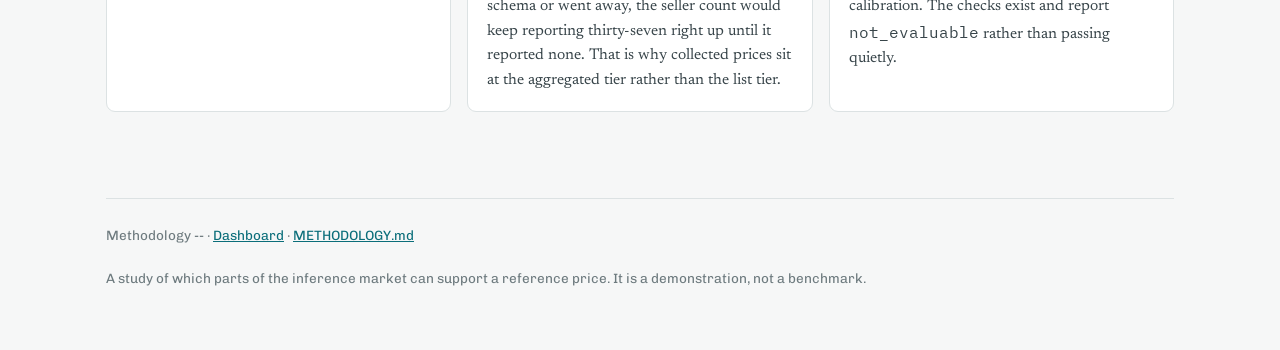
==== commit 4528cb58: "Stop the docs saying there is one date and no chart, now that there is a series Three places still d" ====
--- a/web/method.html
+++ b/web/method.html
@@ -22,7 +22,7 @@
 <link rel="preconnect" href="https://fonts.googleapis.com">
 <link rel="preconnect" href="https://fonts.gstatic.com" crossorigin>
 <link rel="stylesheet" href="https://fonts.googleapis.com/css2?family=Chivo:wght@400;600;700&family=IBM+Plex+Mono:wght@400;500;600&family=Newsreader:opsz,wght@6..72,400;6..72,500&display=swap">
-<link rel="stylesheet" href="style.css?v=da5e9d88">
+<link rel="stylesheet" href="style.css?v=9680b73b">
 </head>
 <body>
 
@@ -223,8 +223,8 @@
     </div>
     <div class="cards">
       <div class="card">
-        <span class="label">One collection date</span>
-        <p>Prices were read once. There is no time series, so no chart is drawn &mdash; re-running a fixed table daily would manufacture a flat line that looks like data and is not.</p>
+        <span class="label">A short tape</span>
+        <p>The series is days long, not months. Each date is priced from its own snapshot and the line breaks on a withheld day rather than bridging it &mdash; but no time-dependent check has enough history to judge against yet, so staleness, dropout and level-shift all report <code>not_evaluable</code> rather than passing on nothing.</p>
       </div>
       <div class="card">
         <span class="label">No transaction data</span>
@@ -239,12 +239,12 @@
         <p>Two sellers listing the same model may serve different quantisations, context limits or throughput. The contract pins the weights; it does not pin what you actually get.</p>
       </div>
       <div class="card">
-        <span class="label">No source adapters</span>
-        <p>One dated, sourced table read by hand. The collection architecture is real; the collection is not yet.</p>
+        <span class="label">One venue</span>
+        <p>Collection is live, but every observation arrives through OpenRouter. Thirty-seven sellers behind one source is thirty-seven sellers and one point of failure: if it changed schema or went away, the seller count would keep reporting thirty-seven right up until it reported none. That is why collected prices sit at the aggregated tier rather than the list tier.</p>
       </div>
       <div class="card">
         <span class="label">Thresholds are judgement</span>
-        <p>Unlike the compute benchmark's contributor-shift check &mdash; measured from 403 observations &mdash; nothing here is calibrated, because one collection date supports no calibration. The checks exist and report <code>not_evaluable</code> rather than passing quietly.</p>
+        <p>Unlike the compute benchmark's contributor-shift check &mdash; measured from 403 observations &mdash; nothing here is calibrated, because a tape a few days long supports no calibration. The checks exist and report <code>not_evaluable</code> rather than passing quietly.</p>
       </div>
     </div>
   </section>
@@ -260,6 +260,6 @@
 
 </div>
 
-<script type="module" src="app.js?v=2b665652"></script>
+<script type="module" src="app.js?v=37c57864"></script>
 </body>
 </html>
--- a/web/style.css
+++ b/web/style.css
@@ -339,6 +339,17 @@
 .chart .who{ font-family:var(--mono); font-size:10.5px; fill:var(--muted) }
 .chart .amt{ font-family:var(--mono); font-size:11px; fill:var(--ink); font-weight:500 }
 .chart .fixing{ stroke:var(--accent); stroke-width:2; stroke-dasharray:5 4; opacity:.9 }
+/* Series marks. `.line` is solid where `.fixing` is dashed, because one is a
+   value and the other is a level drawn across a distribution. A segment never
+   spans a withheld date, so a break in the line is a fact, not a gap in the
+   drawing. `.lone` rings a published day with withheld days either side, which
+   has no segment to belong to. */
+.chart .line{ fill:none; stroke:var(--accent); stroke-width:2;
+              stroke-linejoin:round; stroke-linecap:round }
+.chart .lone{ fill:none; stroke:var(--accent); stroke-width:2 }
+.chart .cell{ stroke:none }
+.chart .cell.on{ fill:var(--accent); opacity:.8 }
+.chart .cell.off{ fill:var(--withheld); opacity:.55 }
 .chart .fixing-label{ font-family:var(--mono); font-size:10.5px; fill:var(--accent) }
 .legend{
   display:flex; flex-wrap:wrap; gap:20px; margin-top:6px;
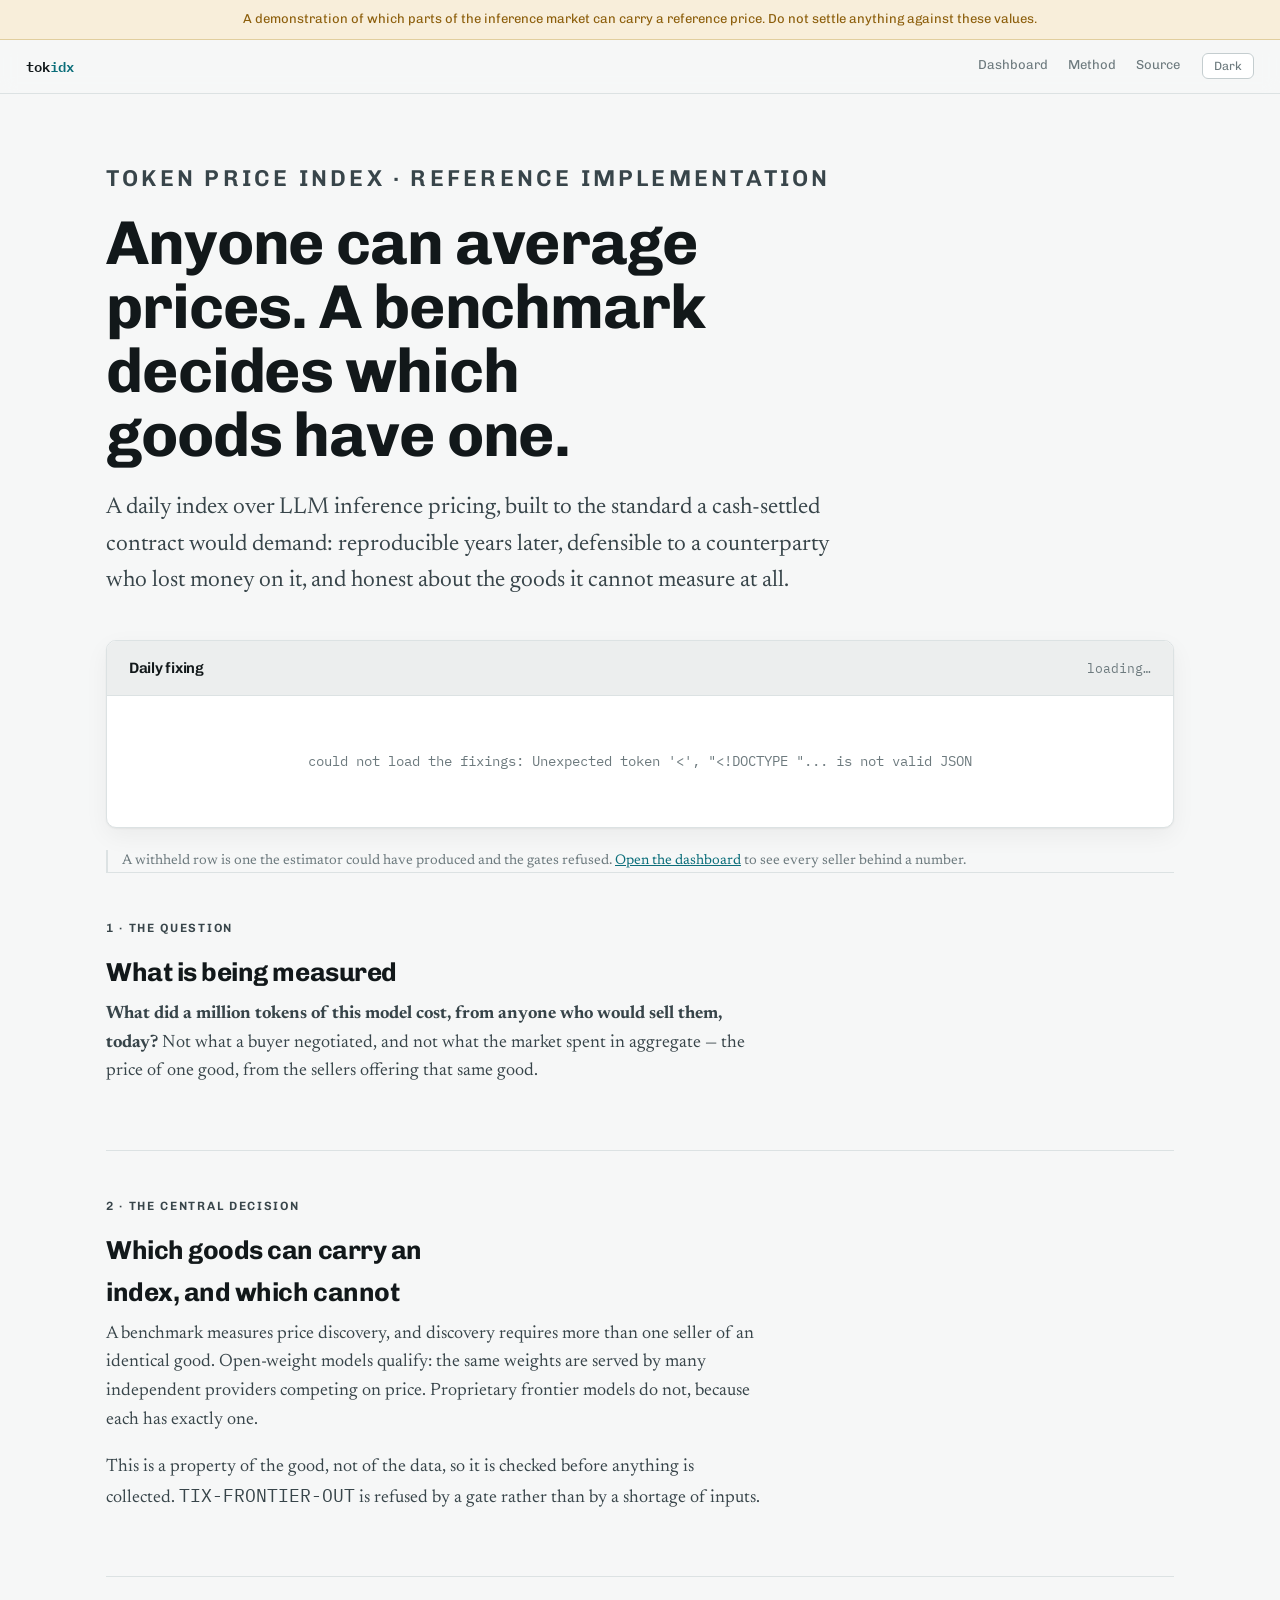
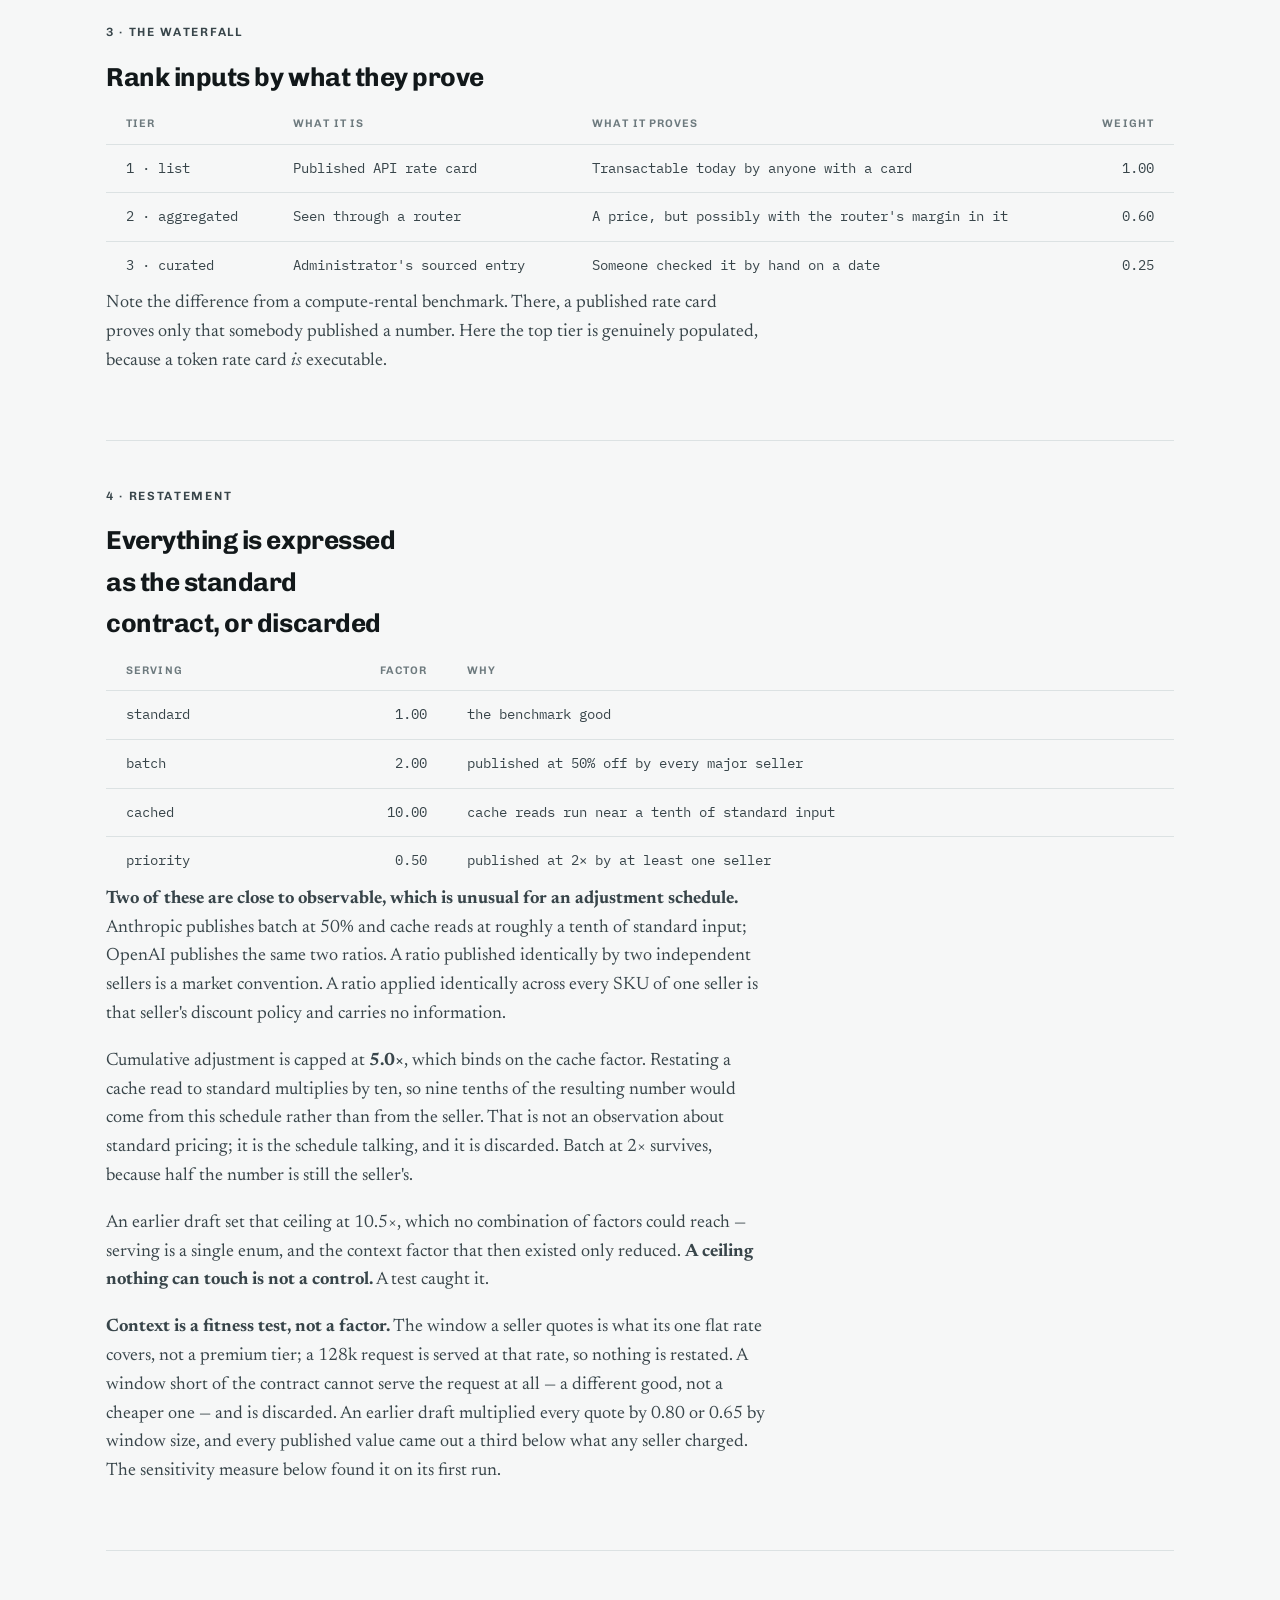
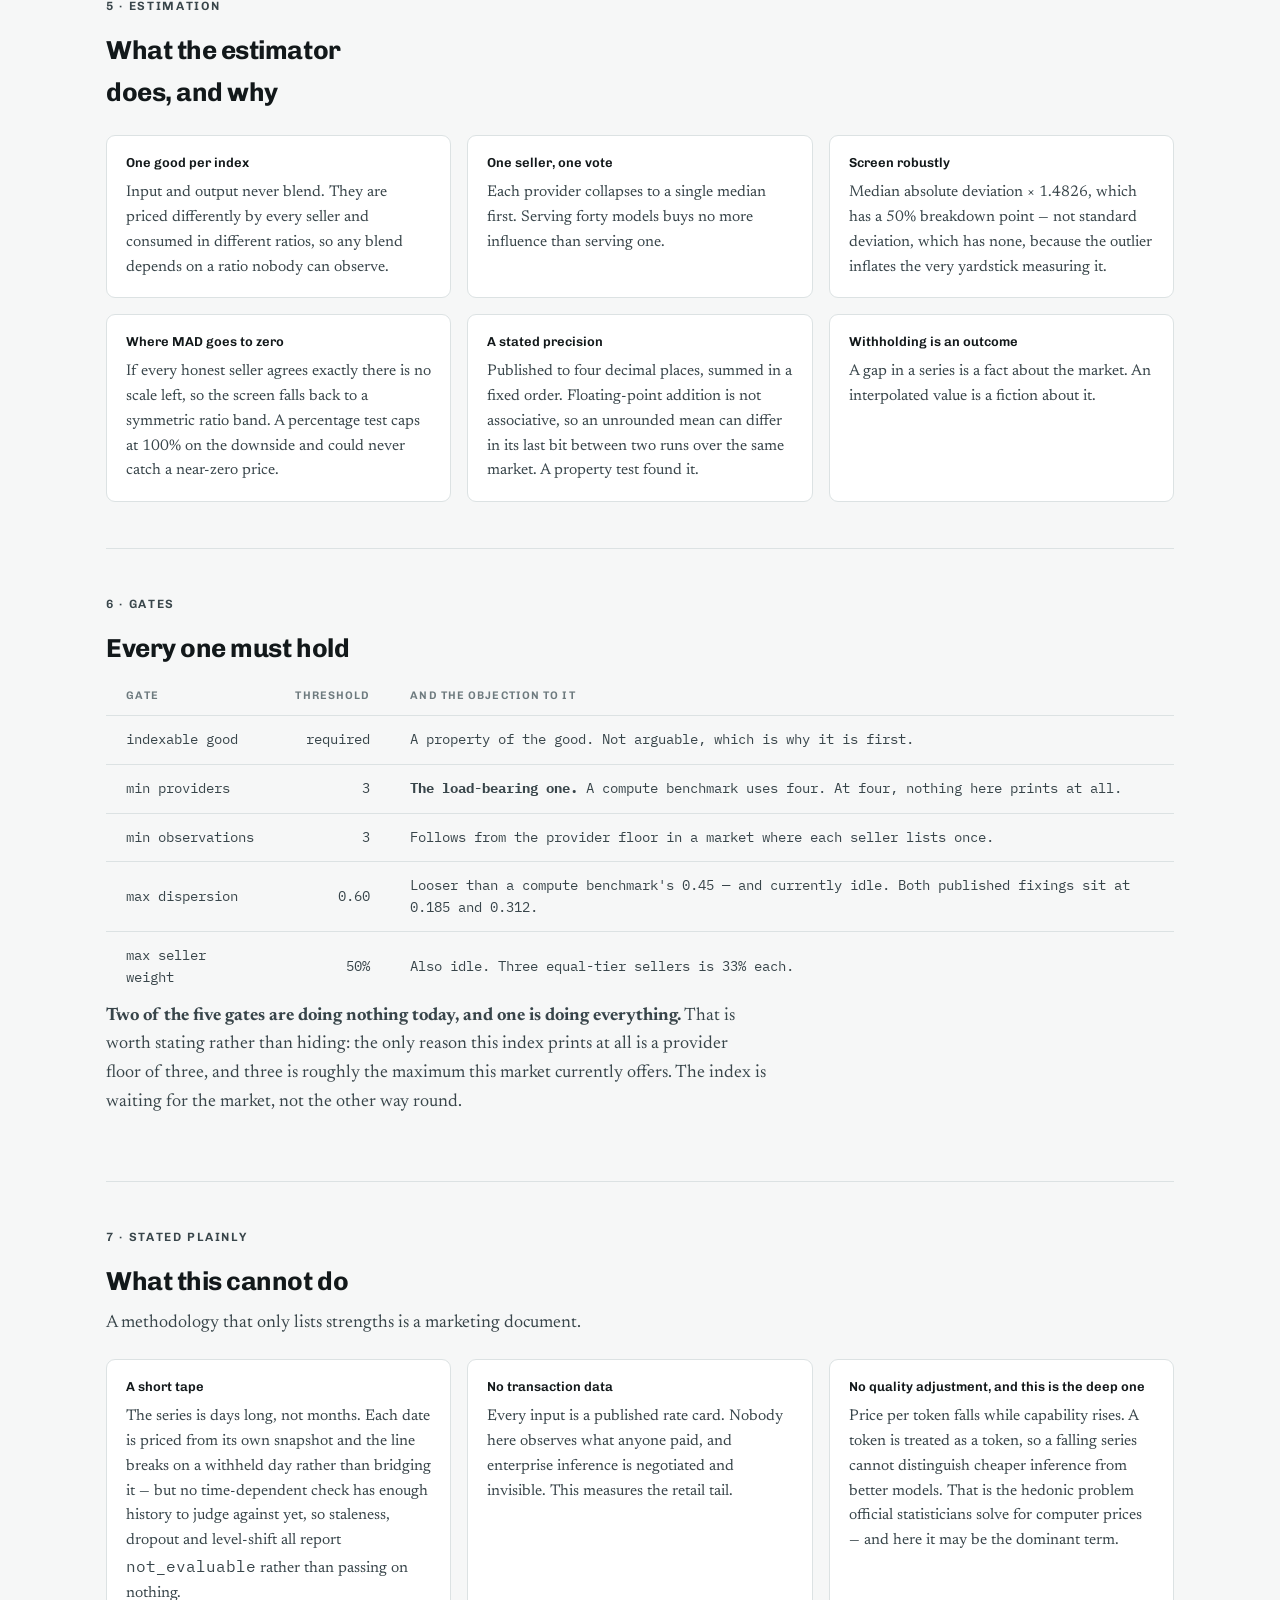
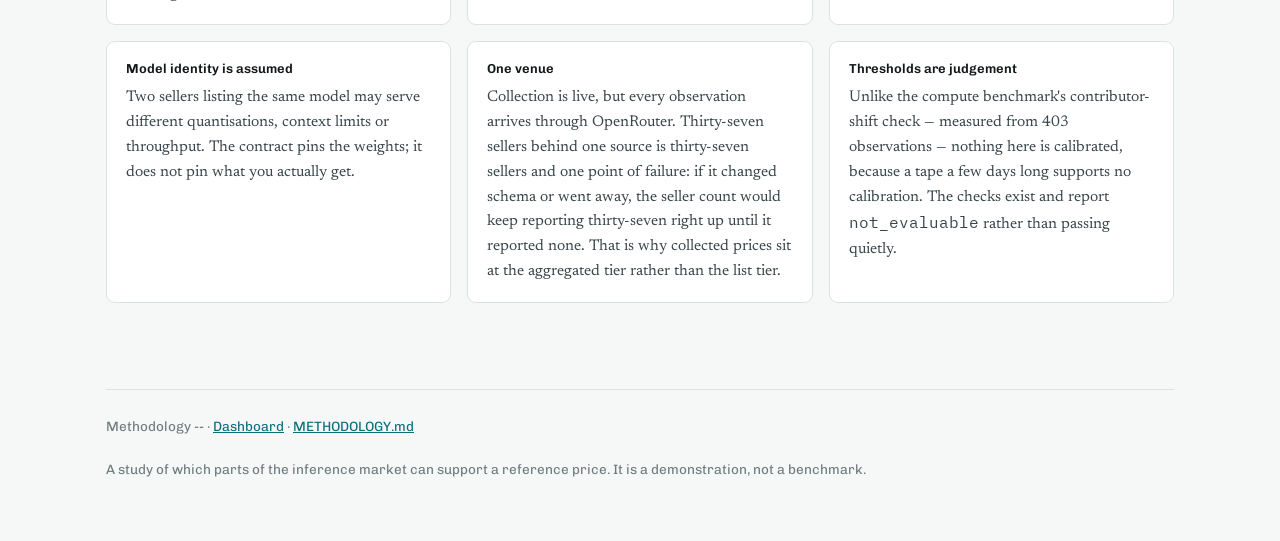
==== commit 19a32528: "Port the sensitivity measure, and fix the defect it found on its first run The compute benchmark pub" ====
--- a/web/method.html
+++ b/web/method.html
@@ -13,7 +13,7 @@
 <meta property="og:image" content="https://henryzhangpku.github.io/token-price-index/og.png">
 <meta property="og:image:width" content="1200">
 <meta property="og:image:height" content="630">
-<meta property="og:image:alt" content="Token Price Index: six contracts across thirty-seven sellers, fifteen of twenty-seven quoting one price, two refused.">
+<meta property="og:image:alt" content="Token Price Index: six contracts across thirty-seven sellers, seventeen of twenty-seven quoting one price, two refused.">
 <meta name="twitter:card" content="summary_large_image">
 <meta name="twitter:title" content="Method — Token Price Index">
 <meta name="twitter:description" content="How a published token price becomes a fixing, and when it refuses to. Waterfall, robust estimation, publication gates, and the limits stated plainly.">
@@ -22,7 +22,7 @@
 <link rel="preconnect" href="https://fonts.googleapis.com">
 <link rel="preconnect" href="https://fonts.gstatic.com" crossorigin>
 <link rel="stylesheet" href="https://fonts.googleapis.com/css2?family=Chivo:wght@400;600;700&family=IBM+Plex+Mono:wght@400;500;600&family=Newsreader:opsz,wght@6..72,400;6..72,500&display=swap">
-<link rel="stylesheet" href="style.css?v=9680b73b">
+<link rel="stylesheet" href="style.css?v=204d779e">
 </head>
 <body>
 
@@ -151,9 +151,18 @@
       </p>
       <p>
         An earlier draft set that ceiling at 10.5&times;, which no combination of
-        factors could reach &mdash; serving is a single enum and the context factor only
-        reduces. <strong>A ceiling nothing can touch is not a control.</strong> A test
-        caught it.
+        factors could reach &mdash; serving is a single enum, and the context factor that
+        then existed only reduced. <strong>A ceiling nothing can touch is not a control.</strong>
+        A test caught it.
+      </p>
+      <p>
+        <strong>Context is a fitness test, not a factor.</strong> The window a seller quotes
+        is what its one flat rate covers, not a premium tier; a 128k request is served at
+        that rate, so nothing is restated. A window short of the contract cannot serve the
+        request at all &mdash; a different good, not a cheaper one &mdash; and is discarded.
+        An earlier draft multiplied every quote by 0.80 or 0.65 by window size, and every
+        published value came out a third below what any seller charged. The sensitivity
+        measure below found it on its first run.
       </p>
     </div>
   </section>
@@ -260,6 +269,6 @@
 
 </div>
 
-<script type="module" src="app.js?v=37c57864"></script>
+<script type="module" src="app.js?v=1351acee"></script>
 </body>
 </html>
--- a/web/style.css
+++ b/web/style.css
@@ -13,6 +13,11 @@
   --warn: #8C5E0B;
   --warn-soft: #F8EEDA;
   --warn-line: #E1CE9E;
+  /* Referenced by the withheld legend swatch, the withheld cells in the series
+     status strip, and the refused row of the cross-section -- and never
+     defined until now, so all three painted transparent. One meaning, one
+     colour: the same amber as the WITHHELD chip, in either theme. */
+  --withheld: var(--warn);
   --shadow: 0 1px 2px rgba(18, 24, 26, .05), 0 8px 24px rgba(18, 24, 26, .05);
   --mono: "IBM Plex Mono", ui-monospace, SFMono-Regular, Menlo, monospace;
   --ui: Chivo, "Helvetica Neue", Arial, sans-serif;
@@ -157,6 +162,10 @@
    was ever written for that class, so the wrapper did nothing and the widest
    of them widened the document on its own. */
 #board-table, .table-scroll, .tw { overflow-x: auto; }
+/* Inside a scroll container the index column must not wrap. On a phone it was
+   breaking "TIX-GLM53-OUT" across two lines and the model name across four,
+   because the table could shrink the one column with no nowrap on it. */
+#board-table td:first-child { white-space: nowrap; }
 
 table { width: 100%; border-collapse: collapse; }
 th {
@@ -373,3 +382,14 @@
 .asof-state strong{ color:var(--ink) }
 .contract{ font-size:15px; color:var(--ink); line-height:1.65; margin:0 0 12px }
 .contract.dim{ font-family:var(--mono); font-size:12.5px; color:var(--muted); margin:0 }
+
+/* ---------- dependence on the schedule ---------------------------------- */
+/* Three figures a reader can argue with, laid out the way the sibling
+   benchmark lays out the same panel, so the two sites read as one family. */
+.stat-row{ display:grid; grid-template-columns:repeat(3, minmax(0,1fr)); gap:14px }
+.stat{ background:var(--sunk); border:1px solid var(--rule); border-radius:8px; padding:14px 16px }
+.stat .k{ font-family:var(--ui); font-size:11px; letter-spacing:.13em; text-transform:uppercase; color:var(--muted) }
+.stat .v{ font-family:var(--mono); font-size:22px; font-weight:600; color:var(--ink); margin:6px 0 2px }
+.stat .n{ font-family:var(--ui); font-size:12.5px; color:var(--muted) }
+.adjlist{ display:flex; flex-wrap:wrap; gap:8px 22px; font-family:var(--mono); font-size:13px; color:var(--ink-2) }
+@media (max-width:640px){ .stat-row{ grid-template-columns:1fr } }
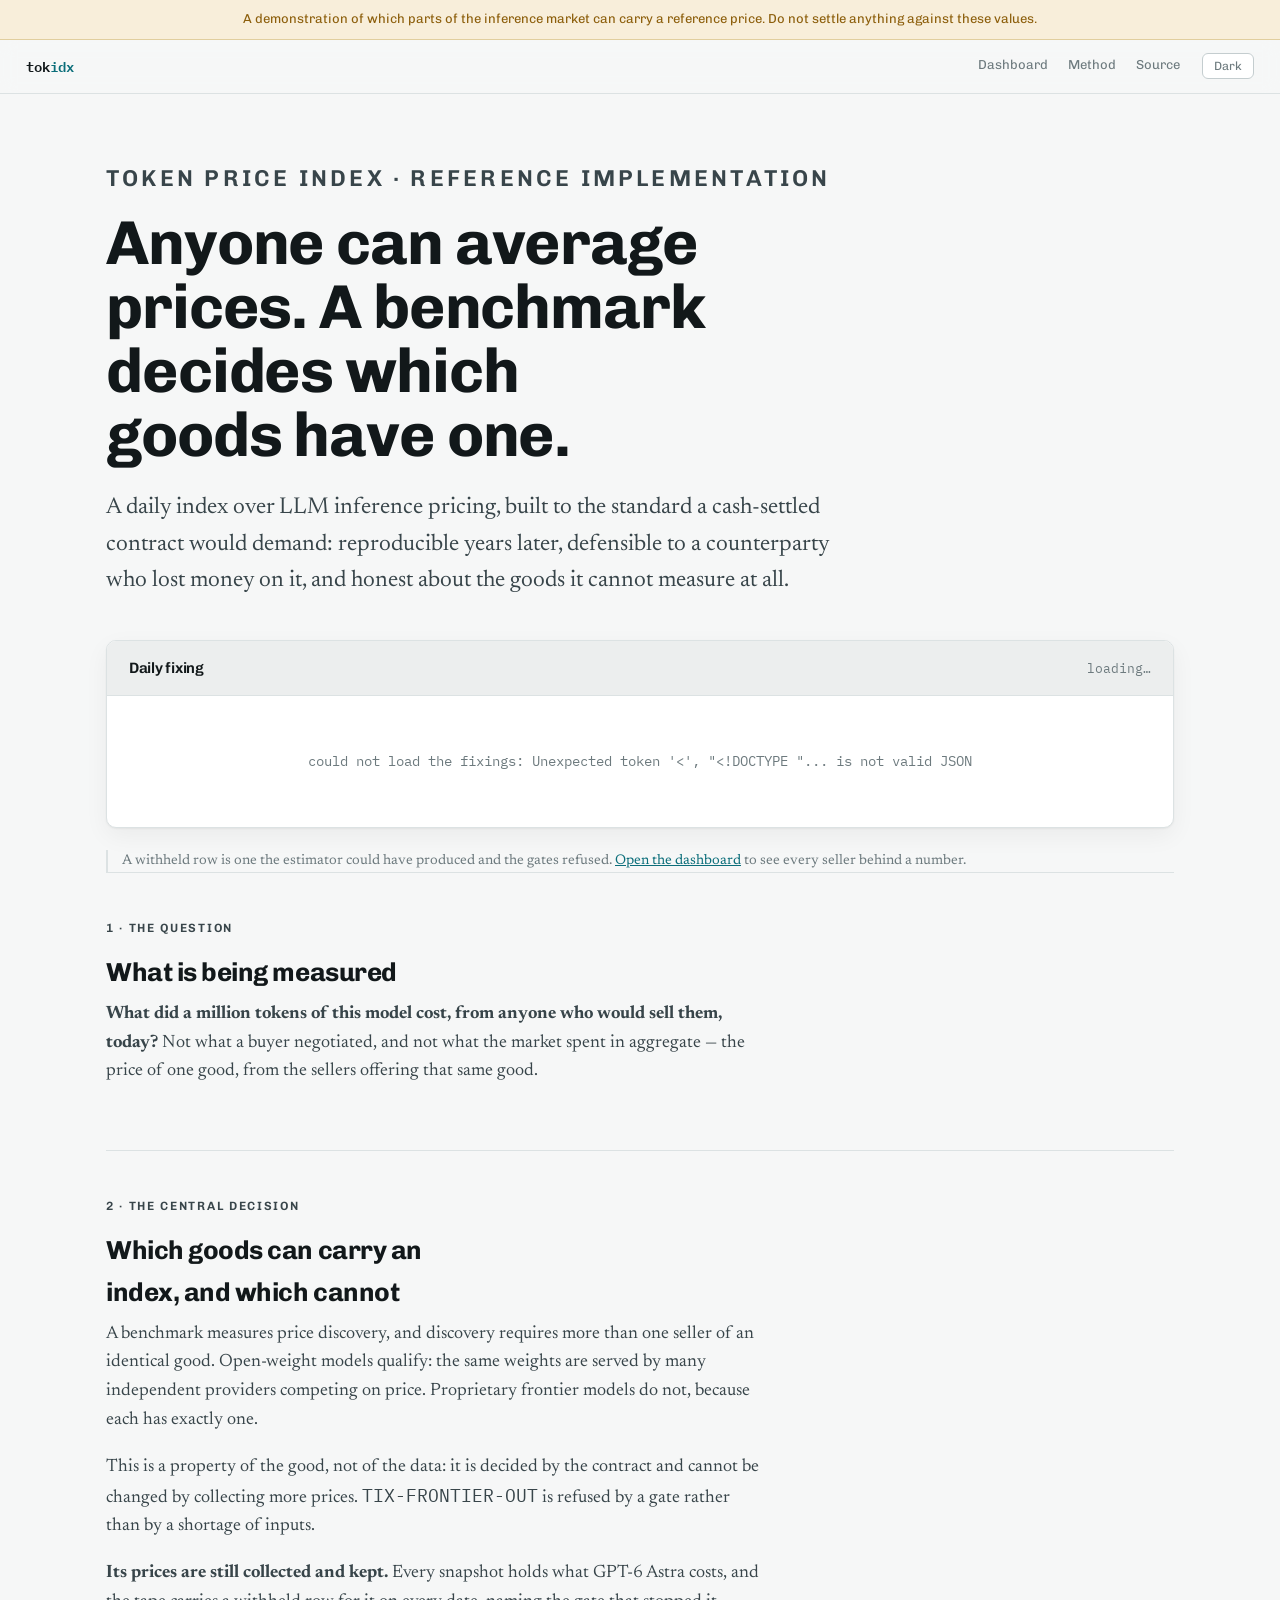
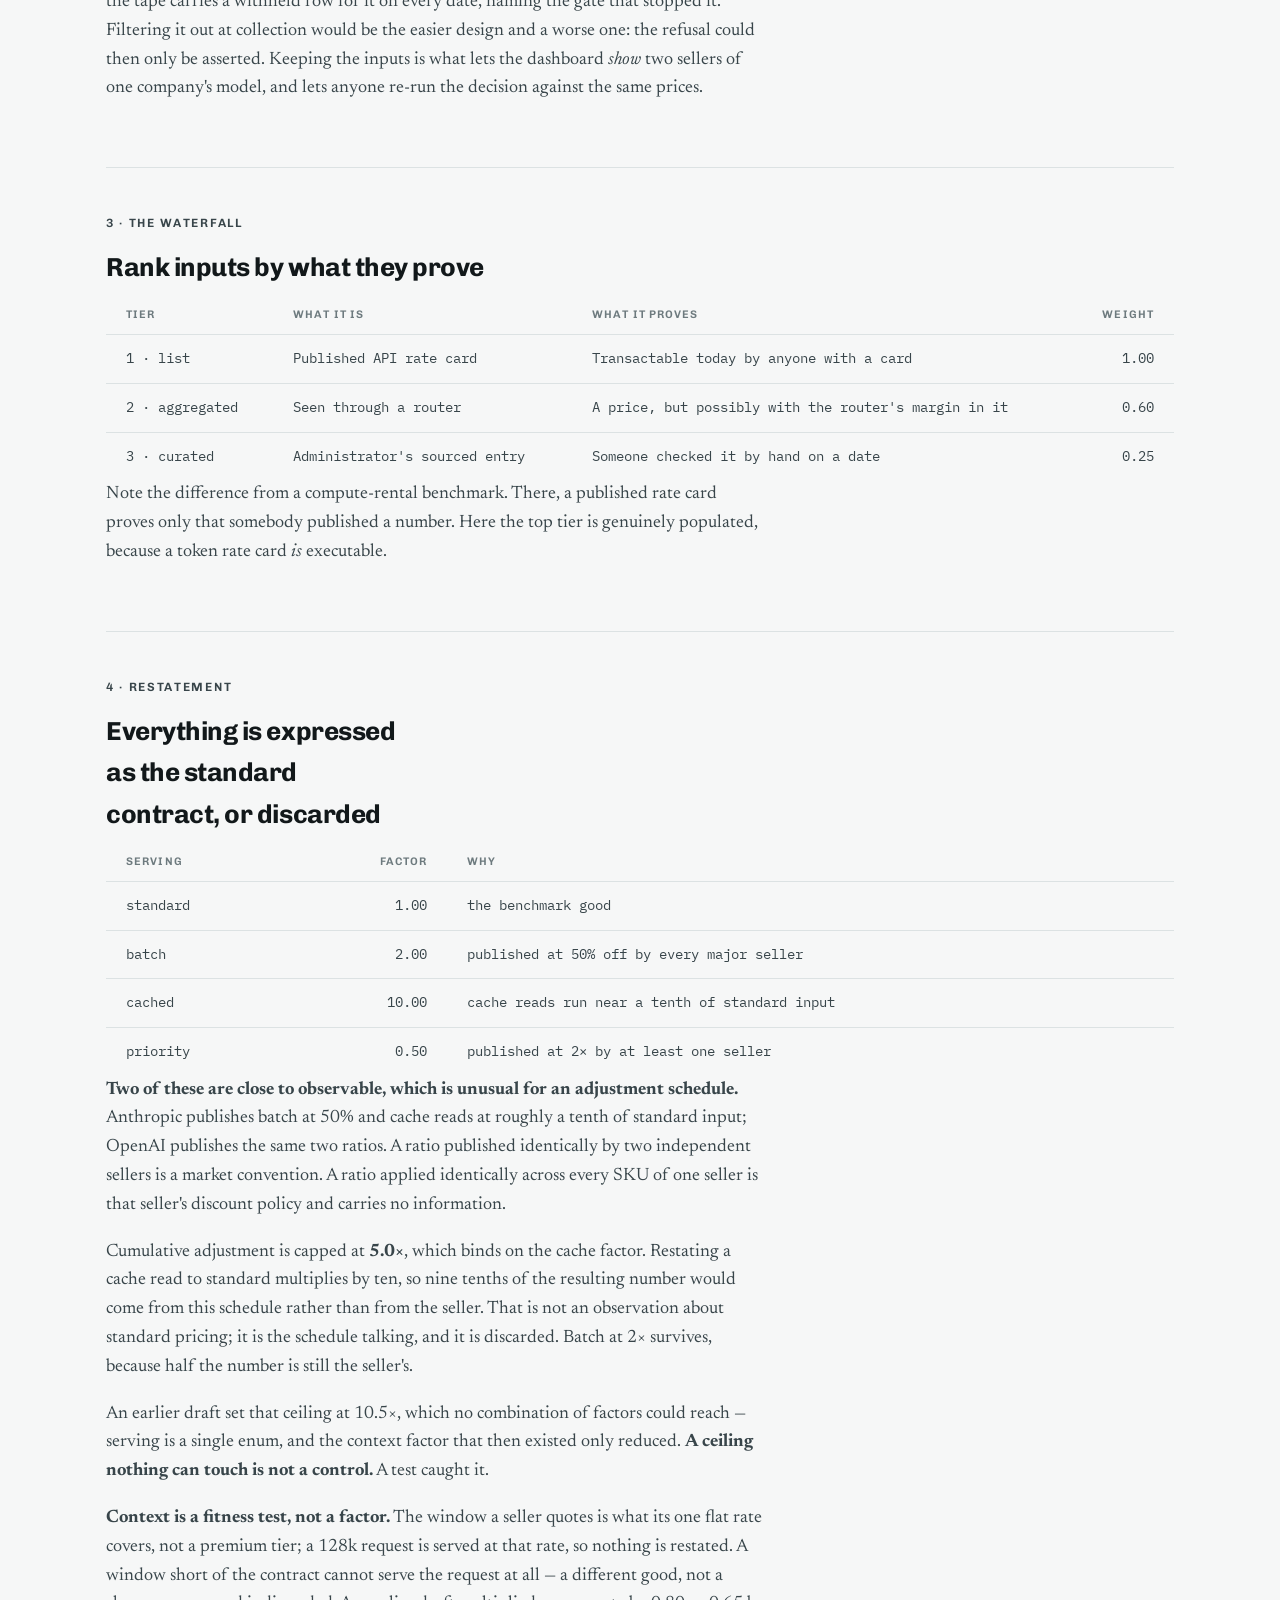
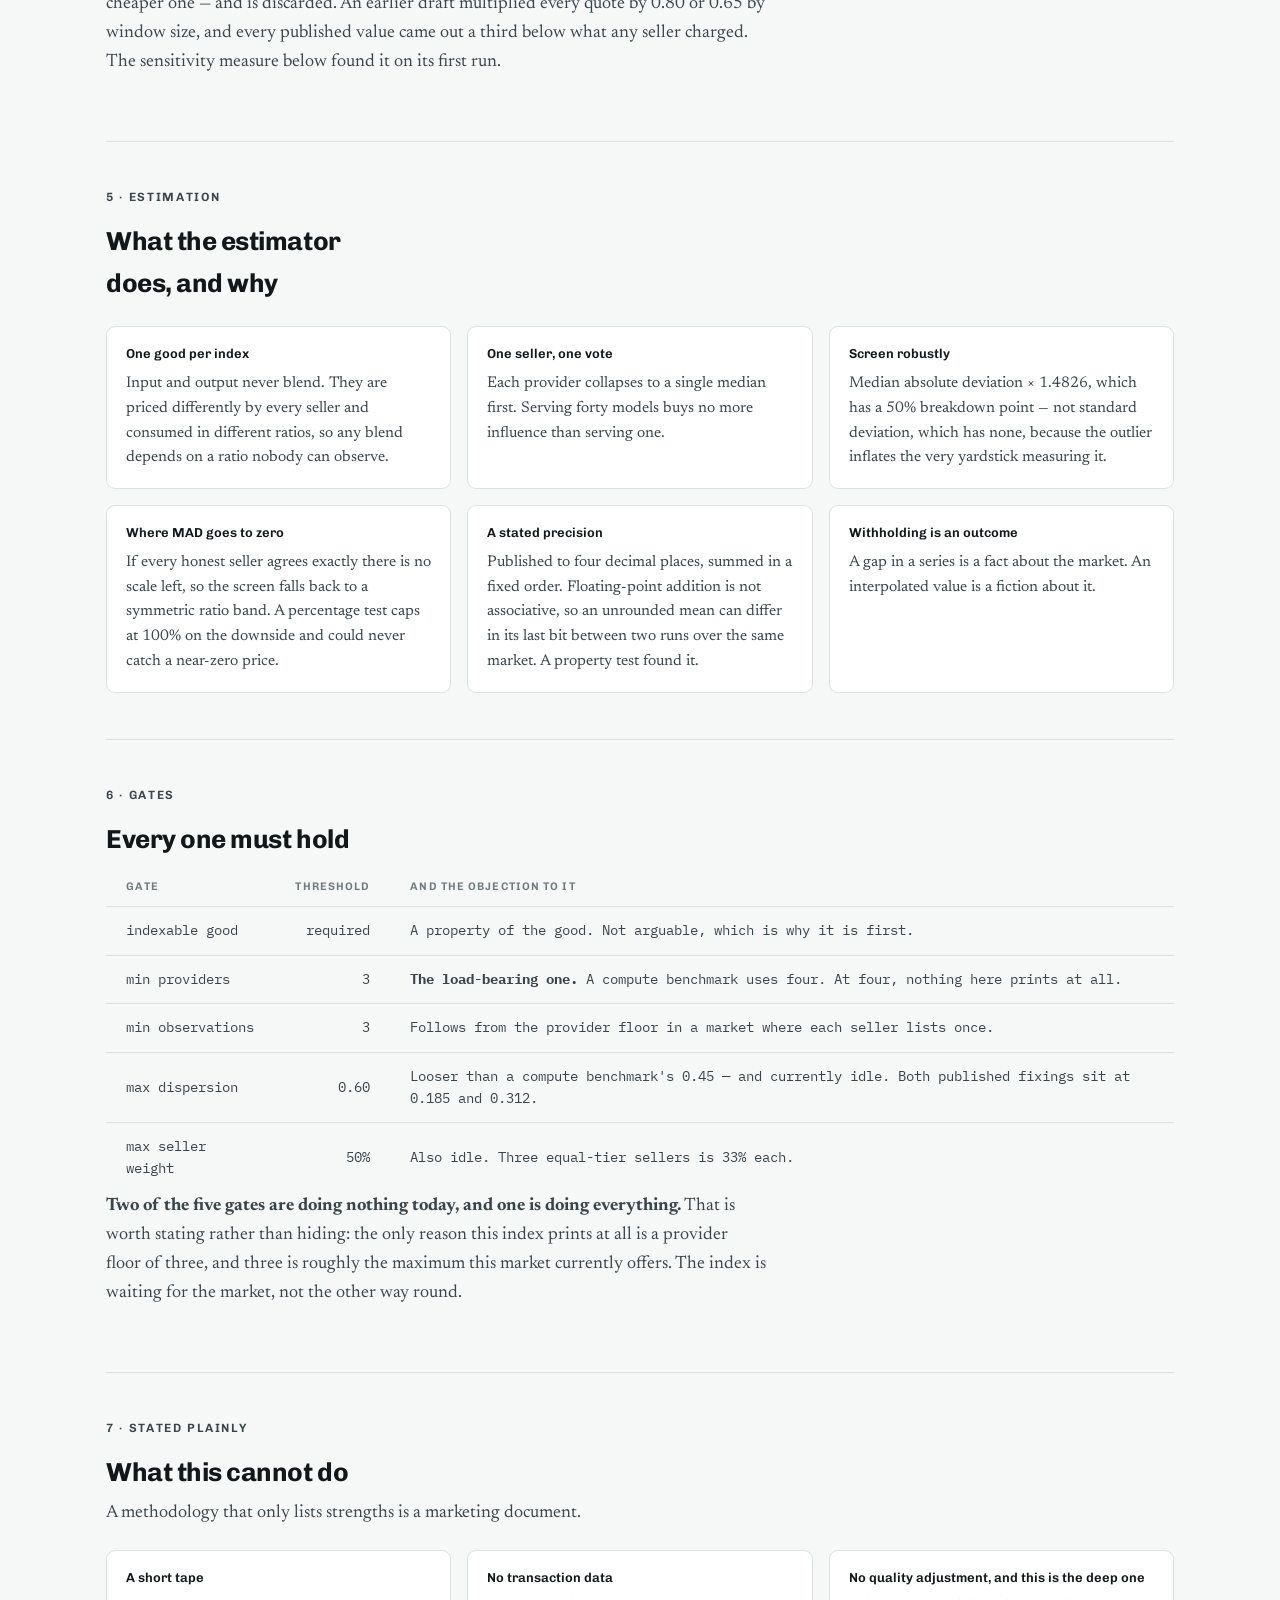
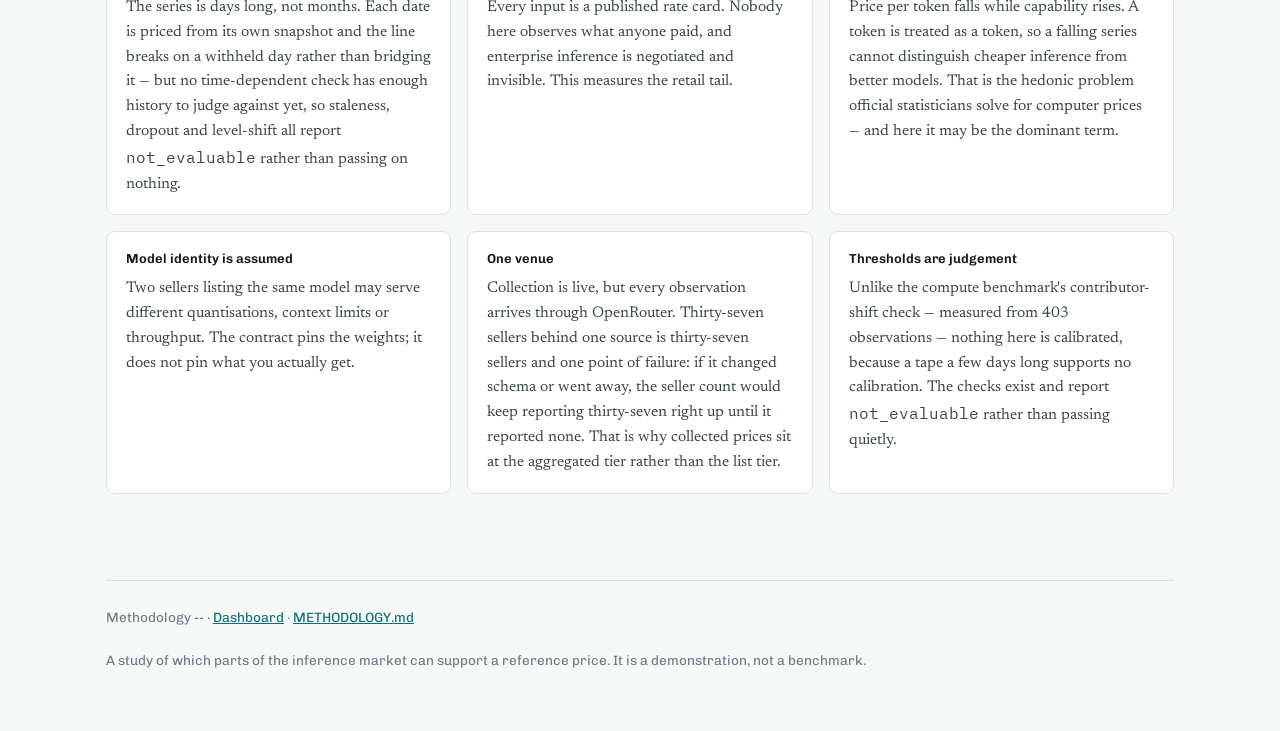
==== commit d335491b: "Size each seller chart to its own column, and stop the legend naming marks that are not there Two in" ====
--- a/web/method.html
+++ b/web/method.html
@@ -89,9 +89,17 @@
         models do not, because each has exactly one.
       </p>
       <p>
-        This is a property of the good, not of the data, so it is checked before
-        anything is collected. <code>TIX-FRONTIER-OUT</code> is refused by a gate
-        rather than by a shortage of inputs.
+        This is a property of the good, not of the data: it is decided by the contract
+        and cannot be changed by collecting more prices. <code>TIX-FRONTIER-OUT</code>
+        is refused by a gate rather than by a shortage of inputs.
+      </p>
+      <p>
+        <strong>Its prices are still collected and kept.</strong> Every snapshot holds
+        what GPT-6 Astra costs, and the tape carries a withheld row for it on every
+        date, naming the gate that stopped it. Filtering it out at collection would be
+        the easier design and a worse one: the refusal could then only be asserted.
+        Keeping the inputs is what lets the dashboard <em>show</em> two sellers of one
+        company's model, and lets anyone re-run the decision against the same prices.
       </p>
     </div>
   </section>
@@ -269,6 +277,6 @@
 
 </div>
 
-<script type="module" src="app.js?v=1351acee"></script>
+<script type="module" src="app.js?v=3210062c"></script>
 </body>
 </html>
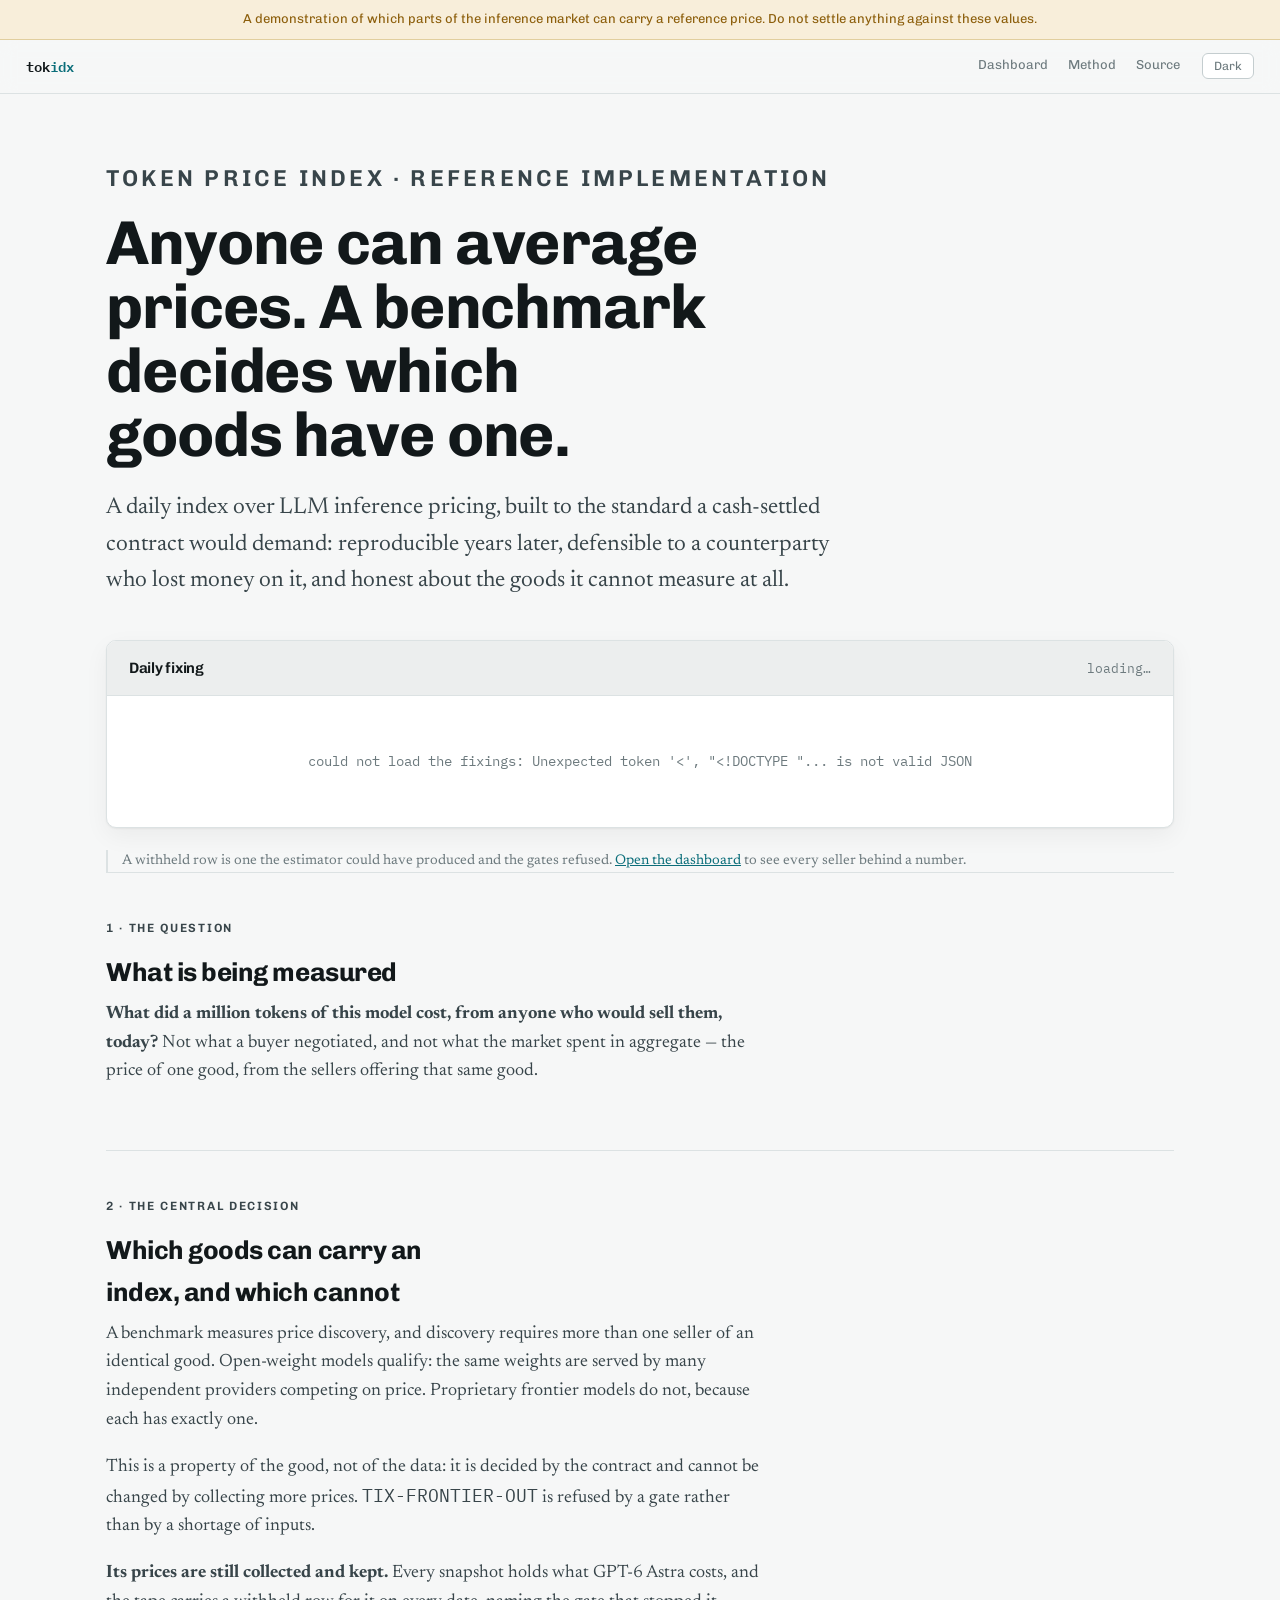
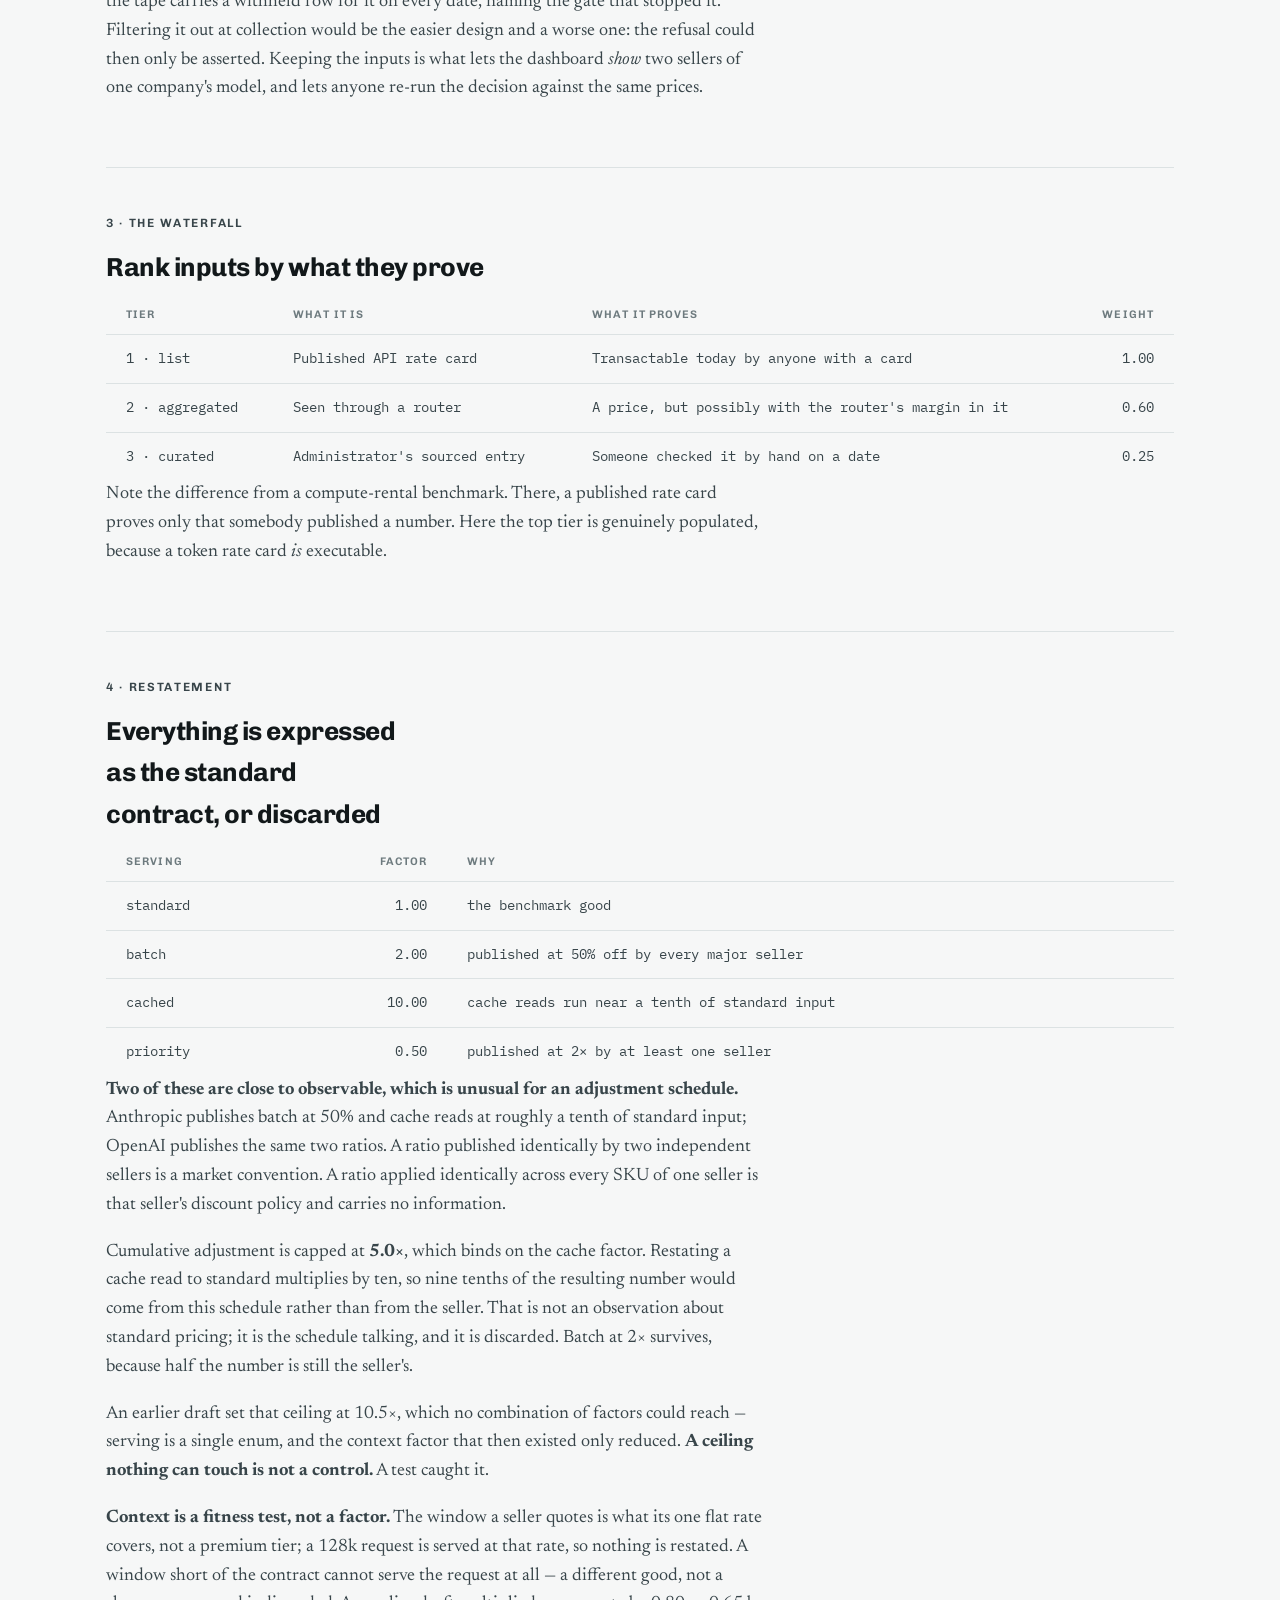
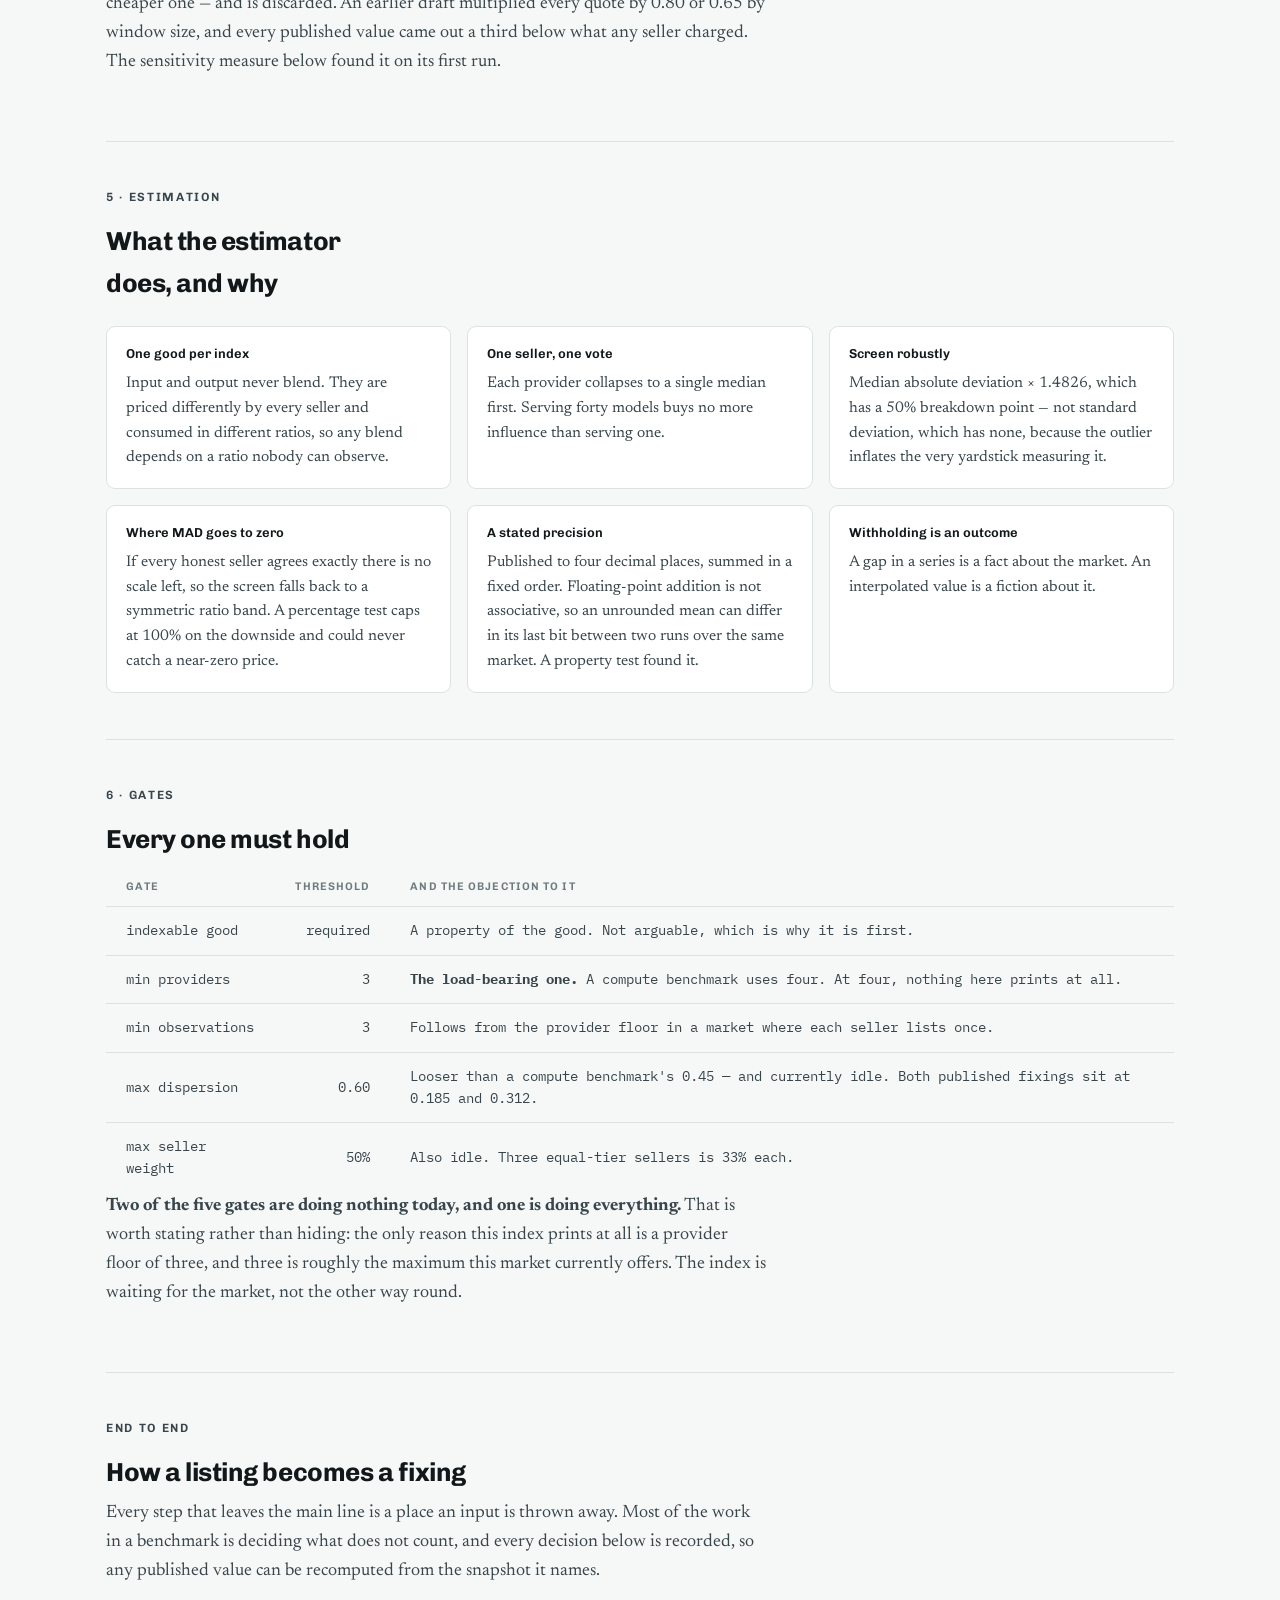
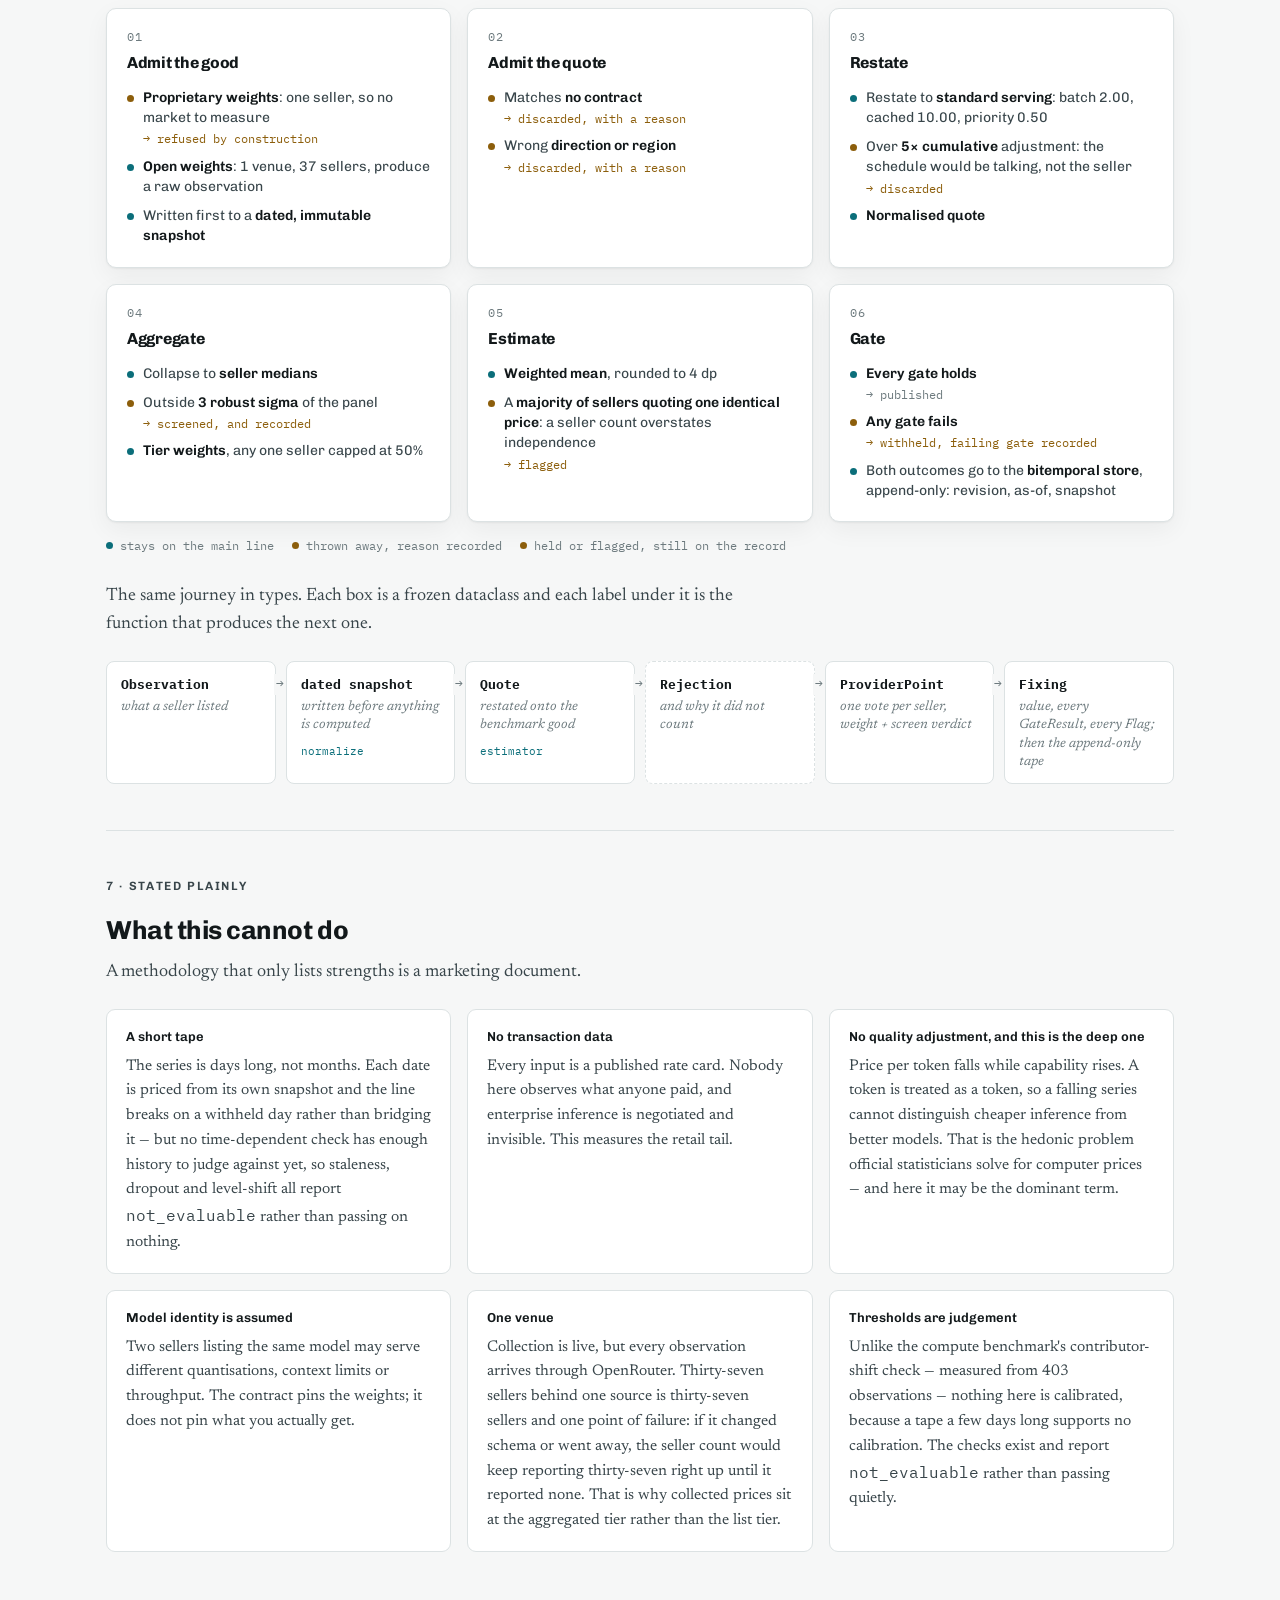
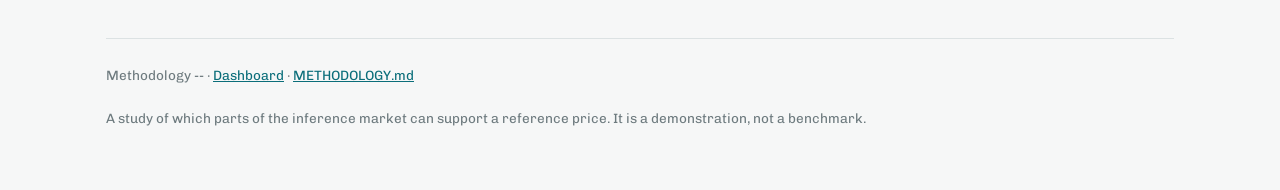
==== commit 352a6676: "web: how a listing becomes a fixing, as six stage cards on the method page" ====
--- a/web/method.html
+++ b/web/method.html
@@ -22,7 +22,7 @@
 <link rel="preconnect" href="https://fonts.googleapis.com">
 <link rel="preconnect" href="https://fonts.gstatic.com" crossorigin>
 <link rel="stylesheet" href="https://fonts.googleapis.com/css2?family=Chivo:wght@400;600;700&family=IBM+Plex+Mono:wght@400;500;600&family=Newsreader:opsz,wght@6..72,400;6..72,500&display=swap">
-<link rel="stylesheet" href="style.css?v=204d779e">
+<link rel="stylesheet" href="style.css?v=flow0918">
 </head>
 <body>
 
@@ -232,6 +232,91 @@
     </div>
   </section>
 
+  <section class="band">
+    <p class="kicker">end to end</p>
+    <h2>How a listing becomes a fixing</h2>
+    <div class="prose">
+      <p>
+        Every step that leaves the main line is a place an input is thrown away. Most of
+        the work in a benchmark is deciding what does not count, and every decision below
+        is recorded, so any published value can be recomputed from the snapshot it names.
+      </p>
+    </div>
+    <div class="flow">
+    <div class="stage">
+      <div class="n">01</div>
+      <h3>Admit the good</h3>
+      <ul>
+        <li class="drop"><b>Proprietary weights</b>: one seller, so no market to measure<span class="to">&rarr; refused by construction</span></li>
+        <li><b>Open weights</b>: 1 venue, 37 sellers, produce a raw observation</li>
+        <li>Written first to a <b>dated, immutable snapshot</b></li>
+      </ul>
+    </div>
+    <div class="stage">
+      <div class="n">02</div>
+      <h3>Admit the quote</h3>
+      <ul>
+        <li class="drop">Matches <b>no contract</b><span class="to">&rarr; discarded, with a reason</span></li>
+        <li class="drop">Wrong <b>direction or region</b><span class="to">&rarr; discarded, with a reason</span></li>
+      </ul>
+    </div>
+    <div class="stage">
+      <div class="n">03</div>
+      <h3>Restate</h3>
+      <ul>
+        <li>Restate to <b>standard serving</b>: batch 2.00, cached 10.00, priority 0.50</li>
+        <li class="drop">Over <b>5&times; cumulative</b> adjustment: the schedule would be talking, not the seller<span class="to">&rarr; discarded</span></li>
+        <li><b>Normalised quote</b></li>
+      </ul>
+    </div>
+    <div class="stage">
+      <div class="n">04</div>
+      <h3>Aggregate</h3>
+      <ul>
+        <li>Collapse to <b>seller medians</b></li>
+        <li class="drop">Outside <b>3 robust sigma</b> of the panel<span class="to">&rarr; screened, and recorded</span></li>
+        <li><b>Tier weights</b>, any one seller capped at 50%</li>
+      </ul>
+    </div>
+    <div class="stage">
+      <div class="n">05</div>
+      <h3>Estimate</h3>
+      <ul>
+        <li><b>Weighted mean</b>, rounded to 4 dp</li>
+        <li class="hold">A <b>majority of sellers quoting one identical price</b>: a seller count overstates independence<span class="to">&rarr; flagged</span></li>
+      </ul>
+    </div>
+    <div class="stage">
+      <div class="n">06</div>
+      <h3>Gate</h3>
+      <ul>
+        <li><b>Every gate holds</b><span class="to">&rarr; published</span></li>
+        <li class="hold"><b>Any gate fails</b><span class="to">&rarr; withheld, failing gate recorded</span></li>
+        <li>Both outcomes go to the <b>bitemporal store</b>, append-only: revision, as-of, snapshot</li>
+      </ul>
+    </div>
+    </div>
+    <div class="flow-legend">
+      <span>stays on the main line</span>
+      <span class="drop">thrown away, reason recorded</span>
+      <span class="hold">held or flagged, still on the record</span>
+    </div>
+    <div class="prose" style="margin-top:26px;">
+      <p>
+        The same journey in types. Each box is a frozen dataclass and each label under it
+        is the function that produces the next one.
+      </p>
+    </div>
+    <ol class="types">
+      <li><b>Observation</b><i>what a seller listed</i></li>
+      <li><b>dated snapshot</b><i>written before anything is computed</i><small>normalize</small></li>
+      <li><b>Quote</b><i>restated onto the benchmark good</i><small>estimator</small></li>
+      <li class="alt"><b>Rejection</b><i>and why it did not count</i></li>
+      <li><b>ProviderPoint</b><i>one vote per seller, weight + screen verdict</i></li>
+      <li><b>Fixing</b><i>value, every GateResult, every Flag; then the append-only tape</i></li>
+    </ol>
+  </section>
+
   <section class="band" id="limits">
     <p class="kicker">7 &middot; stated plainly</p>
     <h2>What this cannot do</h2>
--- a/web/style.css
+++ b/web/style.css
@@ -393,3 +393,51 @@
 .stat .n{ font-family:var(--ui); font-size:12.5px; color:var(--muted) }
 .adjlist{ display:flex; flex-wrap:wrap; gap:8px 22px; font-family:var(--mono); font-size:13px; color:var(--ink-2) }
 @media (max-width:640px){ .stat-row{ grid-template-columns:1fr } }
+
+/* the fixing flow, laid out by hand so it fits a screen */
+.flow { display: grid; grid-template-columns: repeat(3, minmax(0, 1fr)); gap: 16px; margin-top: 22px; }
+@media (max-width: 860px) { .flow { grid-template-columns: 1fr; } }
+.stage {
+  background: var(--surface); border: 1px solid var(--rule); border-radius: 10px;
+  padding: 18px 20px 20px; box-shadow: var(--shadow); min-width: 0;
+}
+.stage .n { font-family: var(--mono); font-size: 12px; color: var(--muted); letter-spacing: .08em; }
+.stage h3 { font-family: var(--ui); font-size: 16px; margin: 4px 0 12px; }
+.stage ul { list-style: none; margin: 0; padding: 0; display: grid; gap: 9px; }
+.stage li {
+  font-family: var(--ui); font-size: 14px; line-height: 1.45; color: var(--ink-2);
+  padding-left: 16px; position: relative;
+}
+.stage li::before {
+  content: ""; position: absolute; left: 0; top: .5em; width: 7px; height: 7px;
+  border-radius: 50%; background: var(--published, var(--accent));
+}
+.stage li.drop::before { background: var(--screened, var(--warn, var(--withheld))); }
+.stage li.hold::before { background: var(--withheld); }
+.stage li b { font-weight: 600; color: var(--ink); }
+.stage li .to { display: block; font-family: var(--mono); font-size: 12px; color: var(--muted); margin-top: 2px; }
+.stage li.drop .to { color: var(--screened, var(--warn, var(--withheld))); }
+.stage li.hold .to { color: var(--withheld); }
+.flow-legend { display: flex; flex-wrap: wrap; gap: 18px; margin-top: 14px; font-family: var(--mono); font-size: 12px; color: var(--muted); }
+.flow-legend span::before {
+  content: ""; display: inline-block; width: 7px; height: 7px; border-radius: 50%; margin-right: 7px; vertical-align: 1px;
+  background: var(--published, var(--accent));
+}
+.flow-legend span.drop::before { background: var(--screened, var(--warn, var(--withheld))); }
+.flow-legend span.hold::before { background: var(--withheld); }
+.types { display: grid; grid-template-columns: repeat(6, minmax(0, 1fr)); gap: 10px; list-style: none; padding: 0; margin: 22px 0 0; }
+@media (max-width: 960px) { .types { grid-template-columns: repeat(2, minmax(0, 1fr)); } }
+.types li {
+  background: var(--surface); border: 1px solid var(--rule); border-radius: 8px;
+  padding: 12px 14px; min-width: 0; position: relative;
+}
+.types li::after {
+  content: "\2192"; position: absolute; right: -11px; top: 12px; font-family: var(--mono);
+  font-size: 13px; color: var(--muted); background: var(--bg); padding: 0 2px; z-index: 1;
+}
+.types li:last-child::after { content: none; }
+@media (max-width: 960px) { .types li::after { content: none; } }
+.types li b { display: block; font-family: var(--mono); font-size: 12.5px; color: var(--ink); overflow-wrap: anywhere; }
+.types li i { display: block; font-family: var(--serif); font-size: 13.5px; color: var(--muted); margin-top: 4px; line-height: 1.35; }
+.types li small { display: block; font-family: var(--mono); font-size: 11px; color: var(--accent); margin-top: 8px; }
+.types li.alt { border-style: dashed; }
